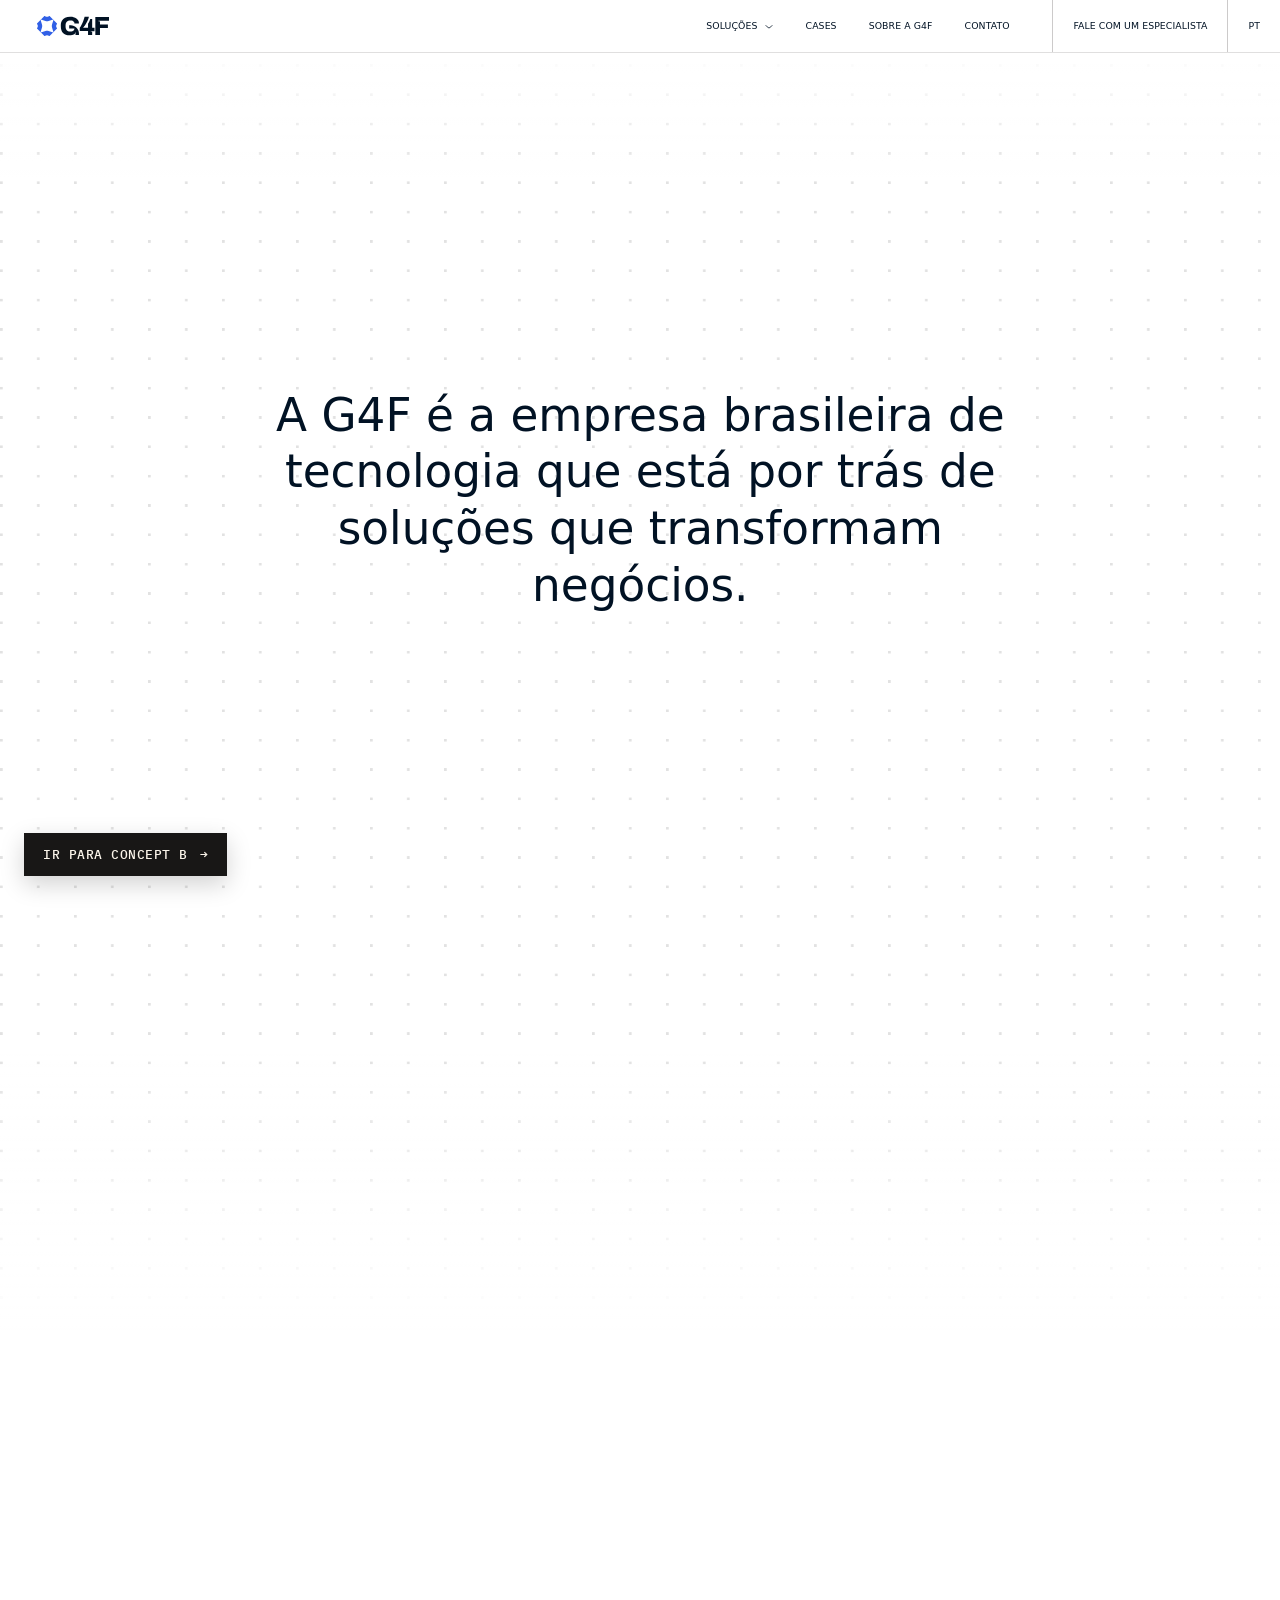
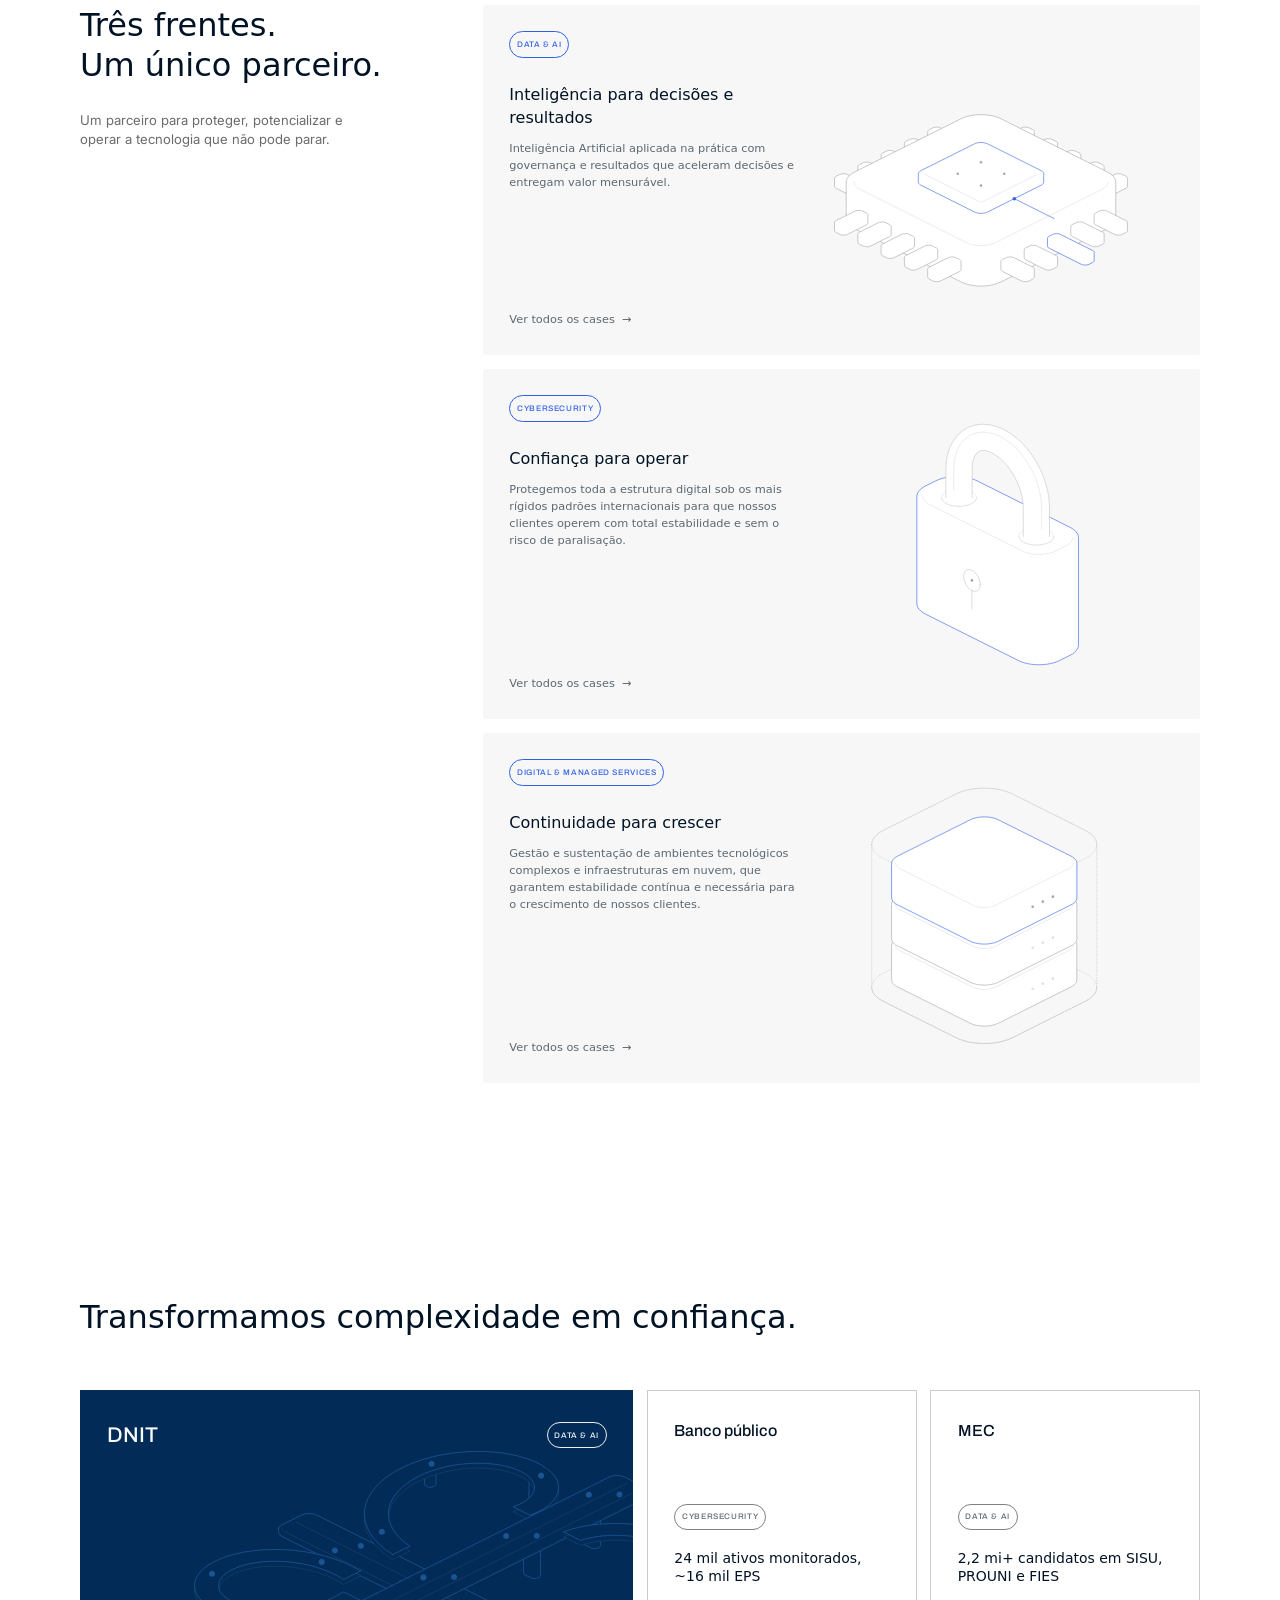
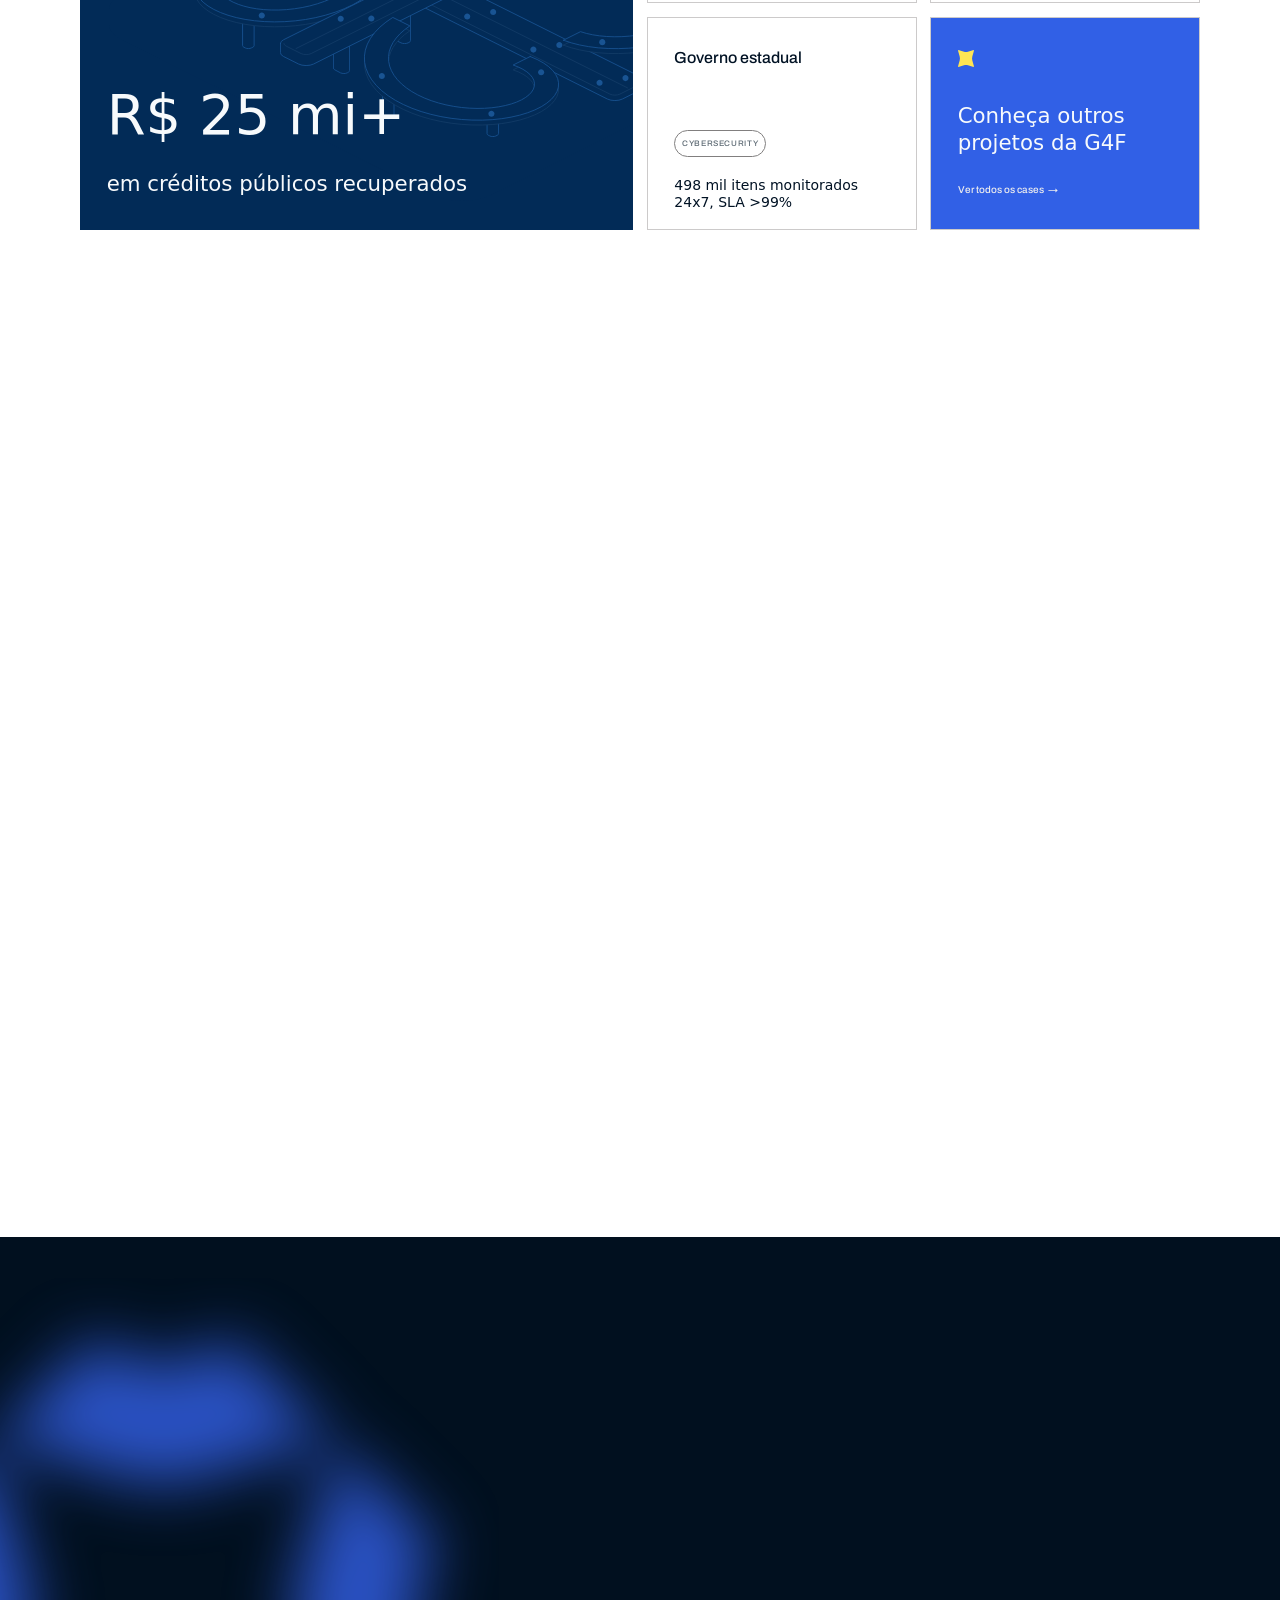
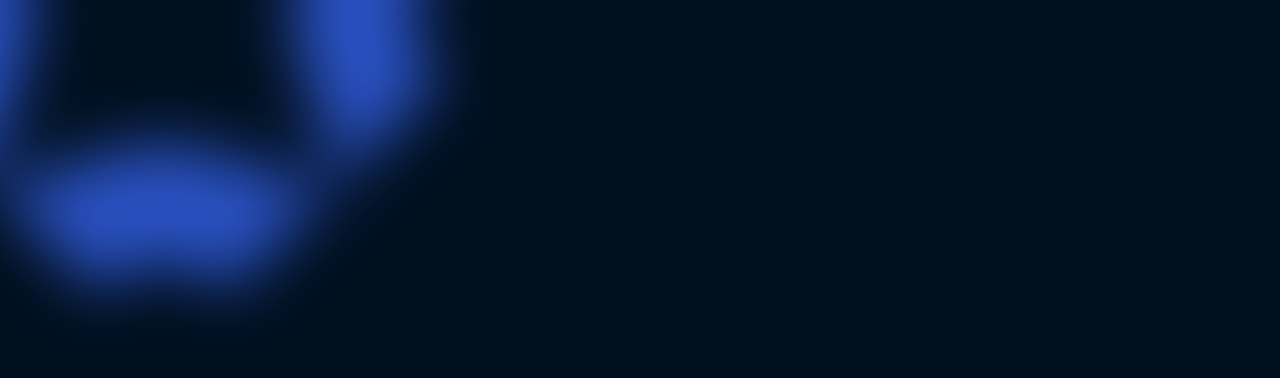
==== concept-a/index.html @ 9dbf1500 "Concept A: retira o botão do hero e centraliza a frase na tela (horizontal e vertical) Co-Authored-B" ====
<!doctype html>
<html lang="pt-BR">
<head>
<meta charset="utf-8">
<meta name="viewport" content="width=device-width, initial-scale=1">
<meta name="robots" content="noindex, nofollow">
<title>G4F — Concept A</title>
<link rel="preconnect" href="https://api.fontshare.com">
<link rel="stylesheet" href="https://api.fontshare.com/v2/css?f[]=general-sans@400,500&display=swap">
<link rel="preconnect" href="https://fonts.googleapis.com">
<link rel="preconnect" href="https://fonts.gstatic.com" crossorigin>
<link rel="stylesheet" href="https://fonts.googleapis.com/css2?family=Archivo:wght@400;500&family=Inter:wght@400&display=swap">
<link rel="stylesheet" href="style.css">
<script>
  /* Antes da primeira pintura: esconde título e cards (evita que pisquem). */
  (function () {
    var r = document.documentElement;
    r.classList.add('type-pending');
    if (!window.matchMedia('(prefers-reduced-motion: reduce)').matches) { r.classList.add('cards-pending'); r.classList.add('pins-pending'); r.classList.add('footer-pending'); }
  })();
</script>
<script>
  /* No refresh a página sempre abre do começo (o navegador não restaura a rolagem nem pula para âncoras). */
  if ('scrollRestoration' in history) history.scrollRestoration = 'manual';
  if (location.hash) history.replaceState(null, '', location.pathname + location.search);
  window.scrollTo(0, 0);
  window.addEventListener('load', function () { window.scrollTo(0, 0); });
</script>
</head>
<body>
<div class="page" id="page">

  <!-- Navbar · 4521:184604 -->
  <header class="nav">
    <a class="nav__logo nav__swap" href="#" aria-label="G4F"><img src="assets/logo.svg" width="108" height="30" alt="G4F"><img class="nav__dark" src="assets/logo-inverse.svg" width="108" height="30" alt=""></a>
    <div class="nav__right">
      <nav class="nav__menu">
        <a class="nav__item" href="#solucoes">Soluções <span class="nav__swap"><img src="assets/arrow-down.svg" width="14" height="14" alt=""><img class="nav__dark" src="assets/arrow-down-inverse.svg" width="14" height="14" alt=""></span></a>
        <a class="nav__item" href="#cases">Cases</a>
        <a class="nav__item" href="#sobre">Sobre a G4F</a>
        <a class="nav__item" href="#contato">Contato</a>
      </nav>
      <div class="nav__actions">
        <a class="nav__action nav__action--cta" href="#contato"><span class="nav__label">Fale com um especialista</span></a>
        <button class="nav__action nav__action--lang" type="button"><span class="nav__label">PT</span></button>
      </div>
    </div>
  </header>

  <!-- Hero + stats -->
  <section class="hero">
    <!-- Palco fixo: malha + frase ficam paradas enquanto os cards sobem por cima (scroll.js) -->
    <div class="hero__stage">
      <div class="dots" aria-hidden="true">
        <div class="dots__fade dots__fade--top"></div>
      </div>

      <div class="hero__content">
        <h1 class="hero__title t">A G4F é a empresa brasileira de tecnologia que está por trás de soluções que transformam negócios.</h1>
      </div>
    </div>

    <div class="stat stat--brand" style="left:120px; top:1000px">
      <img class="stat__spark" src="assets/spark.svg" width="25" height="26" alt="">
      <div class="stat__text"><p class="stat__num t">10 mil</p><p class="stat__label t">especialistas</p></div>
    </div>
    <div class="stat stat--inverse" style="left:512px; top:1336px">
      <img class="stat__spark" src="assets/spark.svg" width="25" height="26" alt="">
      <div class="stat__text"><p class="stat__num t">82,6</p><p class="stat__label t">de NPS, zona de excelência</p></div>
    </div>
    <div class="stat stat--inverse" style="left:1408px; top:1111px">
      <img class="stat__spark" src="assets/spark.svg" width="25" height="26" alt="">
      <div class="stat__text"><p class="stat__num t">+98%</p><p class="stat__label t">de renovação contratual</p></div>
    </div>
    <div class="stat stat--brand" style="left:1072px; top:1671px">
      <img class="stat__spark" src="assets/spark.svg" width="25" height="26" alt="">
      <div class="stat__text stat__text--alt"><p class="stat__num t">174</p><p class="stat__label t">certificações em cibersegurança</p></div>
    </div>
  </section>

  <!-- Três frentes · 4525:184727 -->
  <section class="fronts" id="solucoes">
    <div class="fronts__intro">
      <h2 class="h2 t">Três frentes.<br>Um único parceiro.</h2>
      <p class="fronts__lead">Um parceiro para proteger, potencializar e operar a tecnologia que não pode parar.</p>
    </div>
    <div class="fronts__list">
      <article class="front">
        <div class="front__content">
          <span class="pill pill--brand"><span class="t">DATA &amp; AI</span></span>
          <div class="front__copy">
            <h3 class="front__title">Inteligência para decisões e resultados</h3>
            <p class="front__desc">Inteligência Artificial aplicada na prática com governança e resultados que aceleram decisões e entregam valor mensurável.</p>
          </div>
        </div>
        <div class="front__ill front__ill--1"><div class="front__fig" data-fig="chip" role="img" aria-label="Chip: o sinal corre até o núcleo e a inferência acende"></div></div>
        <a class="front__link" href="#cases">Ver todos os cases &nbsp;→</a>
      </article>
      <article class="front">
        <div class="front__content">
          <span class="pill pill--brand"><span class="t">CYBERSECURITY</span></span>
          <div class="front__copy">
            <h3 class="front__title">Confiança para operar</h3>
            <p class="front__desc">Protegemos toda a estrutura digital sob os mais rígidos padrões internacionais para que nossos clientes operem com total estabilidade e sem o risco de paralisação.</p>
          </div>
        </div>
        <div class="front__ill front__ill--2"><div class="front__fig" data-fig="cadeado" role="img" aria-label="Cadeado que abre e fecha"></div></div>
        <a class="front__link" href="#cases">Ver todos os cases &nbsp;→</a>
      </article>
      <article class="front">
        <div class="front__content">
          <span class="pill pill--brand"><span class="t">DIGITAL &amp; MANAGED SERVICES</span></span>
          <div class="front__copy">
            <h3 class="front__title">Continuidade para crescer</h3>
            <p class="front__desc">Gestão e sustentação de ambientes tecnológicos complexos e infraestruturas em nuvem, que garantem estabilidade contínua e necessária para o crescimento de nossos clientes.</p>
          </div>
        </div>
        <div class="front__ill front__ill--3"><div class="front__fig" data-fig="torre" role="img" aria-label="Módulos de nuvem empilhados dentro do ambiente gerenciado"></div></div>
        <a class="front__link" href="#cases">Ver todos os cases &nbsp;→</a>
      </article>
    </div>
  </section>

  <!-- Cases · 4521:156449 -->
  <section class="cases" id="cases">
    <h2 class="h2 t">Transformamos complexidade em confiança.</h2>
    <div class="cases__grid">
      <article class="case-hero">
        <div class="case-hero__art" aria-hidden="true">
          <div style="inset:9.7% -32.81% 6.56% 5.18%"><img src="assets/dnit-0.svg" alt=""></div>
          <div style="inset:28.14% -2.15% 29.33% 35.84%"><span style="inset:-0.23% -0.12%"><img src="assets/dnit-1.svg" alt=""></span></div>
          <div style="inset:13.99% 13.47% 61.45% 51.47%"><span style="inset:-0.39% -0.22%"><img src="assets/dnit-2.svg" alt=""></span></div>
          <div style="inset:36.31% 49.38% 41.21% 20.67%"><span style="inset:-0.43% -0.26%"><img src="assets/dnit-3.svg" alt=""></span></div>
          <div style="inset:26.39% 5.93% 64.01% 91.01%"><span style="inset:-1.01% -2.52%"><img src="assets/dnit-4.svg" alt=""></span></div>
          <div style="inset:33.22% 16.79% 57.18% 80.14%"><span style="inset:-1.01% -2.52%"><img src="assets/dnit-5.svg" alt=""></span></div>
          <div style="inset:48.02% 40.34% 42.38% 56.6%"><span style="inset:-1.01% -2.52%"><img src="assets/dnit-6.svg" alt=""></span></div>
          <div style="inset:54.86% 51.2% 35.55% 45.74%"><span style="inset:-1.01% -2.52%"><img src="assets/dnit-7.svg" alt=""></span></div>
          <div style="inset:19.5% -1.7% 37.28% 36.29%"><span style="inset:-0.22% -0.12%"><img src="assets/dnit-8.svg" alt=""></span></div>
          <div style="inset:30.36% -17.33% 40.19% 87.38%"><span style="inset:-0.33% -0.26%"><img src="assets/dnit-9.svg" alt=""></span></div>
          <div style="inset:51.62% 13.47% 21.18% 51.47%"><span style="inset:-0.36% -0.22%"><img src="assets/dnit-10.svg" alt=""></span></div>
        </div>
        <div class="case-hero__head">
          <p class="case-hero__name t">DNIT</p>
          <span class="pill pill--light"><span class="t">DATA &amp; AI</span></span>
        </div>
        <div class="case-hero__foot">
          <p class="case-hero__num t">R$ 25 mi+</p>
          <p class="case-hero__label t">em créditos públicos recuperados</p>
        </div>
      </article>

      <div class="cases__side">
        <article class="case">
          <div class="case__head"><p class="case__name t">Banco público</p></div>
          <div class="case__body">
            <span class="pill pill--muted"><span class="t">CYBERSECURITY</span></span>
            <p class="case__text t">24 mil ativos monitorados, ~16 mil EPS</p>
          </div>
        </article>
        <article class="case">
          <div class="case__head"><p class="case__name t">MEC</p></div>
          <div class="case__body">
            <span class="pill pill--muted"><span class="t">DATA &amp; AI</span></span>
            <p class="case__text t">2,2 mi+ candidatos em SISU, PROUNI e FIES</p>
          </div>
        </article>
        <article class="case">
          <div class="case__head"><p class="case__name t">Governo estadual</p></div>
          <div class="case__body">
            <span class="pill pill--muted"><span class="t">CYBERSECURITY</span></span>
            <p class="case__text t">498 mil itens monitorados 24x7, SLA &gt;99%</p>
          </div>
        </article>
        <a class="case case--brand" href="#cases">
          <img src="assets/spark-cases.svg" width="25" height="26" alt="">
          <div class="case--brand__copy">
            <p class="case--brand__title t">Conheça outros projetos da G4F</p>
            <p class="case--brand__link">Ver todos os cases &nbsp;→</p>
          </div>
        </a>
      </div>
    </div>
  </section>

  <!-- Mapa · 4525:188855 -->
  <!-- Revelação: o mapa fica fixo na tela, por baixo, enquanto a seção de cases sobe e o revela (map-reveal.js) -->
  <div class="map-reveal">
  <section class="map" id="sobre">
    <div class="map__frame">
    <img class="map__globe" src="assets/globe-dots.svg" width="1737.56" height="1909.53" alt="">
    <img class="map__brasil" src="assets/globe-brasil.svg" width="738.063" height="730.497" alt="">
    <div class="map__grad map__grad--1"></div>
    <div class="map__grad map__grad--2"></div>



    <!-- Pins: aparecem em sequência (Brasília primeiro) quando o Brasil entra na tela; no hover ficam amarelos e mostram a cidade (pins.js) -->
    <div class="map__spot" data-order="0">
      <span class="map__pin" style="left:950px; top:850.4px" tabindex="0" aria-label="Brasília · matriz"><img src="assets/pin-1.svg" alt=""><img class="map__pin-hover" src="assets/pin-0.svg" alt=""></span>
      <span class="map__label" style="left:829.6px; top:803.4px"><span class="t">Brasília · matriz</span></span>
    </div>
    <div class="map__spot" data-order="3">
      <span class="map__pin" style="left:1023.6px; top:692px" tabindex="0" aria-label="Fortaleza"><img src="assets/pin-1.svg" alt=""><img class="map__pin-hover" src="assets/pin-0.svg" alt=""></span>
      <span class="map__label" style="left:894.2px; top:661.4px"><span class="t">Fortaleza</span></span>
    </div>
    <div class="map__spot" data-order="6">
      <span class="map__pin" style="left:1111.2px; top:752.2px" tabindex="0" aria-label="Recife"><img src="assets/pin-1.svg" alt=""><img class="map__pin-hover" src="assets/pin-0.svg" alt=""></span>
      <span class="map__label" style="left:1155.8px; top:716.13px"><span class="t">Recife</span></span>
    </div>
    <div class="map__spot" data-order="5">
      <span class="map__pin" style="left:1062px; top:1014.8px" tabindex="0" aria-label="Rio de Janeiro"><img src="assets/pin-1.svg" alt=""><img class="map__pin-hover" src="assets/pin-0.svg" alt=""></span>
      <span class="map__label" style="left:1128.4px; top:1029px"><span class="t">Rio de Janeiro</span></span>
    </div>
    <div class="map__spot" data-order="4">
      <span class="map__pin" style="left:995.6px; top:1041.8px" tabindex="0" aria-label="São Paulo"><img src="assets/pin-1.svg" alt=""><img class="map__pin-hover" src="assets/pin-0.svg" alt=""></span>
      <span class="map__label" style="left:866.8px; top:1021px"><span class="t">São Paulo</span></span>
    </div>
    <div class="map__spot" data-order="1">
      <span class="map__pin" style="left:895.4px; top:909px" tabindex="0" aria-label="Goiânia"><img src="assets/pin-1.svg" alt=""><img class="map__pin-hover" src="assets/pin-0.svg" alt=""></span>
      <span class="map__label" style="left:786.6px; top:887.4px"><span class="t">Goiânia</span></span>
    </div>
    <div class="map__spot" data-order="2">
      <span class="map__pin" style="left:1013.8px; top:925.2px" tabindex="0" aria-label="Belo Horizonte"><img src="assets/pin-1.svg" alt=""><img class="map__pin-hover" src="assets/pin-0.svg" alt=""></span>
      <span class="map__label" style="left:1072px; top:917.4px"><span class="t">Belo Horizonte</span></span>
    </div>

    </div>

    <div class="map__grain"></div>

    <div class="map__frame map__frame--top">
    <div class="map__content">
      <div class="map__copy">
        <h2 class="h2 t">Uma jornada de disciplina<br>e expansão constante.</h2>
        <p class="map__lead t">17 anos de atuação. Matriz em Brasília e escritórios em seis capitais. Atuação em 22 estados.</p>
      </div>
      <div class="map__ctas">
        <a class="btn btn--accent" href="#sobre"><span class="t">Sobre a G4F</span><span class="btn__arrow"><img src="assets/arrow-right.svg" width="16" height="16" alt=""><img class="btn__arrow-inv" src="assets/arrow-right-map-1.svg" width="16" height="16" alt=""></span></a>
        <a class="btn btn--ghost" href="#sobre"><span class="t">Governança e integridade</span><img src="assets/arrow-right-map-1.svg" width="16" height="16" alt=""></a>
      </div>
    </div>
    </div>
  </section>
  </div>

  <!-- Footer · 4532:211329 -->
  <footer class="footer" id="contato">
    <img class="footer__blob" src="assets/footer-blob.svg" width="1008" height="1008" alt="">
    <div class="footer__grain"></div>
    <div class="footer__content">
      <div class="footer__cols">
        <div class="footer__col">
          <p class="footer__title t">Soluções</p>
          <ul>
            <li><a href="#solucoes"><span class="t">Data &amp; AI</span></a></li>
            <li><a href="#solucoes"><span class="t">Cybersecurity</span></a></li>
            <li><a href="#solucoes"><span class="t">Digital &amp; Managed Services</span></a></li>
          </ul>
        </div>
        <div class="footer__col">
          <p class="footer__title t">g4f</p>
          <ul>
            <li><a href="#cases"><span class="t">Cases</span></a></li>
            <li><a href="#sobre"><span class="t">Sobre a G4F</span></a></li>
            <li><a href="#sobre"><span class="t">Governança e integridade</span></a></li>
            <li><a href="#contato"><span class="t">Contato</span></a></li>
          </ul>
        </div>
        <div class="footer__col">
          <p class="footer__title t">Mais</p>
          <ul>
            <li><a href="#"><span class="t">G4F na mídia</span></a></li>
            <li><a href="#"><span class="t">Carreiras</span></a></li>
            <li><a href="#"><span class="t">Aviso de Privacidade</span></a></li>
            <li><a href="#"><span class="t">LGPD</span></a></li>
            <li><a href="#"><span class="t">Canal de denúncias</span></a></li>
          </ul>
        </div>
        <div class="footer__social">
          <a href="#" aria-label="LinkedIn"><img src="assets/social-0.svg" width="16" height="16" alt=""></a>
          <a href="#" aria-label="Instagram"><img src="assets/social-1.svg" width="16" height="16" alt=""></a>
        </div>
      </div>
      <div class="footer__bottom">
        <img class="footer__line" src="assets/footer-line.svg" width="866" height="0.75" alt="">
        <div class="footer__legal">
          <p class="t">G4F SOLUÇÕES CORPORATIVAS LTDA - CNPJ: 07.094.346/0001-45</p>
          <p class="t footer__credit">DESIGN BY LYSCH</p>
        </div>
      </div>
    </div>
  </footer>
</div>

<script>
  // O layout é desenhado em 1920px (artboard do Figma); abaixo disso a página escala proporcionalmente.
  (function () {
    var page = document.getElementById('page');
    function fit() { page.style.zoom = Math.min(1, window.innerWidth / 1920); }
    fit(); window.addEventListener('resize', fit);
  })();
</script>
<script src="dots.js"></script>
<script src="hero-reveal.js"></script>
<script src="scroll.js"></script>
<script src="fronts.js"></script>
<script src="hairline.js"></script>
<script src="fronts-anim.js"></script>
<script src="map-reveal.js"></script>
<script src="nav.js"></script>
<script src="globe.js"></script>
<script src="pins.js"></script>
<script src="footer.js"></script>
<script src="/switch.js"></script>
<script src="https://lysch-feedback.vercel.app/loader.js" data-studio="lysch" defer></script>
</body>
</html>
---- concept-a/style.css ----
/* G4F — Concept A · tokens do Figma (G4F - Design (INT)) */
:root {
  --text-primary: #011224;
  --text-secondary: #5b6872;
  --text-inverse: #f7fafc;
  --text-brand: #3160e6;
  --text-accent: #ffe554;
  --bg-brand: #3160e6;
  --bg-inverse: #011224;
  --accent-300: #ffe554;
  --brand-600: #3160e6;
  --brand-950: #022b57;
  --tone-800: #022b57;
  --tone-900: #021f3d;
  --neutral-050: #f7f7f7;
  --neutral-100: #efeeee;
  --neutral-200: #e0dfdf;
  --neutral-300: #cccaca;
  --neutral-600: #817f7f;
  --font-title: 'General Sans', system-ui, sans-serif;
  --font-body: 'General Sans', system-ui, sans-serif;
  --font-label: 'Archivo', system-ui, sans-serif;
}

* { box-sizing: border-box; margin: 0; padding: 0; }
html { background: var(--bg-inverse); }
body { background: #fff; color: var(--text-primary); font-family: var(--font-body); -webkit-font-smoothing: antialiased; }
a { color: inherit; text-decoration: none; }
ul { list-style: none; }
button { font: inherit; color: inherit; background: none; border: 0; cursor: pointer; }
img { display: block; }

/* Acima de 1920px a página ocupa a tela toda: navbar, hero, mapa e rodapé vão de ponta a ponta,
   e o conteúdo continua no artboard de 1920px, centralizado (--frame = onde começa o artboard).
   Abaixo de 1920px --frame é 0 e nada muda: a página segue escalando pelo zoom. */
:root { --frame: calc(50% - 960px); }

/* Corte de caixa de texto igual ao Figma (cap → baseline) */
.t { text-box: trim-both cap alphabetic; }

.page { width: max(1920px, 100%); margin: 0 auto; background: #fff; position: relative; overflow: clip; }

/* ---------- Navbar ---------- */
.nav {
  position: sticky; top: 0; z-index: 50;
  height: 80px; display: flex; align-items: center; justify-content: space-between;
  padding-left: 56px; background: #fff; border-bottom: 1px solid var(--neutral-200);
}
.nav__right { display: flex; align-items: center; gap: 40px; height: 100%; }
.nav__menu { display: flex; align-items: center; height: 100%; }
.nav__item, .nav__action {
  display: flex; align-items: center; gap: 10px; height: 100%;
  padding: 0 24px; font-size: 14px; line-height: 24px; letter-spacing: 0.14px; text-transform: uppercase;
}
.nav__actions { display: flex; height: 100%; }
.nav__action { padding: 0 30px; border-left: 1px solid var(--neutral-300); }
/* hover do menu: mesma cor, 50% de opacidade (igual ao rodapé) */
/* nos botões da direita só o texto apaga, para a linha divisória continuar inteira */
.nav__label { transition: opacity .25s ease; }
.nav__item:hover, .nav__item:focus-visible, .nav__action:hover .nav__label, .nav__action:focus-visible .nav__label { opacity: .5; }
/* Navbar no modo escuro (Figma 4521:142252): ligado pelo nav.js quando o topo do mapa encosta no menu.
   Fundo no mesmo azul-escuro do mapa (no Figma é transparente sobre ele; assim não some sobre o branco na troca), texto inverso, bordas brancas a 30% e logo/seta claros. */
.nav { transition: background-color .35s ease, border-color .35s ease, color .35s ease; }
.nav__item, .nav__action { transition: color .35s ease, border-color .35s ease, opacity .25s ease; }
.nav__swap { position: relative; display: inline-flex; }
.nav__swap img { transition: opacity .35s ease; }
.nav__swap .nav__dark { position: absolute; inset: 0; opacity: 0; }
.nav--dark { background-color: var(--bg-inverse); border-bottom-color: rgba(224,223,223,.3); color: var(--text-inverse); }
.nav--dark .nav__action { border-left-color: rgba(204,202,202,.3); }
.nav--dark .nav__swap img { opacity: 0; }
.nav--dark .nav__swap .nav__dark { opacity: 1; }

/* ---------- Botões ---------- */
.btn {
  display: inline-flex; align-items: center; gap: 16px;
  padding: 20px 18px 20px 24px;
  font-size: 14px; line-height: 24px; letter-spacing: 0.14px; text-transform: uppercase; white-space: nowrap;
  transition: transform .2s ease;
}
.btn > img { transition: transform .2s ease; }
.btn:hover > img { transform: translateX(3px); }
.btn--accent { background: var(--accent-300); color: var(--text-primary); }
.btn--ghost { border: 1px solid var(--neutral-200); color: var(--text-inverse); }
/* hover dos CTAs: amarelo → azul brand com texto e seta inverse; outline → fundo brand/950, mantendo a linha branca */
.btn--accent, .btn--ghost { transition: background-color .25s ease, border-color .25s ease, color .25s ease; }
.btn--accent:hover, .btn--accent:focus-visible { background: var(--bg-brand); color: var(--text-inverse); }
.btn--ghost:hover, .btn--ghost:focus-visible { background: var(--brand-950); color: var(--text-inverse); } /* a linha branca continua */
.btn__arrow { position: relative; display: inline-flex; transition: transform .2s ease; }
.btn__arrow img { transition: opacity .25s ease; }
.btn__arrow .btn__arrow-inv { position: absolute; inset: 0; opacity: 0; }
.btn:hover .btn__arrow { transform: translateX(3px); }
.btn:hover .btn__arrow img:first-child, .btn:focus-visible .btn__arrow img:first-child { opacity: 0; }
.btn:hover .btn__arrow .btn__arrow-inv, .btn:focus-visible .btn__arrow .btn__arrow-inv { opacity: 1; }

.pill {
  display: inline-flex; align-items: center; justify-content: center; padding: 10px; border-radius: 200px; border: 1px solid;
  font-family: var(--font-label); font-weight: 500; font-size: 12px; line-height: 1.4; letter-spacing: 0.96px; white-space: nowrap;
}
.pill--brand { border-color: var(--brand-600); color: var(--text-brand); }
.pill--light { border-color: var(--neutral-100); color: var(--text-inverse); }
.pill--muted { border-color: var(--neutral-600); color: var(--text-secondary); }

.h2 { font-family: var(--font-title); font-weight: 400; font-size: 48px; line-height: 1.25; }

/* ---------- Hero ---------- */
.hero { position: relative; height: 2167px; }
/* palco fixo do hero: fica preso sob a navbar enquanto os cards passam por cima */
/* altura = tela menos a navbar (--reveal-h é a altura da janela em px do artboard, map-reveal.js), para a frase ficar no meio do que se vê */
.hero__stage { position: sticky; top: 80px; height: calc(var(--reveal-h, 1080px) - 80px); z-index: 0; }
.hero__content { will-change: opacity, filter; }
/* grade de pontos: 35 colunas (passo 55,5px) × 50 linhas (passo 44px), quadrado 4px a 8px do topo da linha */
.dots { position: absolute; left: 0; top: -80px; width: 100%; height: 2176px; z-index: 0; background: url("data:image/svg+xml,%3Csvg xmlns='http://www.w3.org/2000/svg' width='55.5' height='44'%3E%3Crect y='8' width='4' height='4' fill='%23e2e2e2'/%3E%3C/svg%3E") 0 0 / 55.5px 44px repeat; }
.dots--live { background: none; }
.dots__canvas { position: absolute; left: 0; top: 0; width: 100%; height: 2176px; }
.dots__fade { position: absolute; left: 0; width: 100%; pointer-events: none; }
.dots__fade--top { top: 0; height: 316px; background: linear-gradient(to bottom, #fff 21.677%, rgba(255,255,255,0) 83.861%); }

.hero__content {
  position: absolute; left: 367px; top: 50%; transform: translateY(-50%); width: 1187px; z-index: 1; margin-left: var(--frame);
  display: flex; flex-direction: column; align-items: center;
}
.hero__title { font-family: var(--font-title); font-weight: 400; font-size: 68px; line-height: 1.25; text-align: center; height: 267px; }

/* Hero: palavras com fade subindo (hero-reveal.js) */
.type-pending .hero__title { visibility: hidden; }
.hero__title .w { display: inline-block; }
.reveal .hero__title .w { animation: word-in .55s cubic-bezier(.2,.8,.2,1) both; animation-delay: var(--d, 0ms); }
@keyframes word-in { from { opacity: 0; transform: translateY(18px); filter: blur(4px); } to { opacity: 1; transform: none; filter: none; } }
/* A malha de pontos aparece quando a frase termina de entrar: fade + desfoque saindo */
.type-pending .dots, .typing .dots { opacity: 0; filter: blur(10px); }
.dots { transition: opacity .9s ease, filter .9s ease; }

.stat { position: absolute; margin-left: var(--frame); width: 392px; height: 336px; color: var(--text-inverse); z-index: 2; }
/* cards aparecem ao chegar no meio da tela (scroll.js) */
.cards-pending .hero .stat { opacity: 0; filter: blur(10px); transform: scale(.97);
  transition: opacity .6s ease, filter .6s ease, transform .6s cubic-bezier(.2,.8,.2,1); }
.cards-pending .hero .stat.is-in { opacity: 1; filter: none; transform: none; }
.stat--brand { background: var(--bg-brand); }
.stat--inverse { background: var(--bg-inverse); }
.stat__spark { position: absolute; left: 40px; top: 40px; width: 25px; height: 26px; }
.stat__text { position: absolute; left: 42px; top: 198px; display: flex; flex-direction: column; gap: 24px; font-family: var(--font-title); line-height: 1.05; white-space: nowrap; }
.stat__text--alt { left: 40px; top: 173px; width: 216px; white-space: normal; }
.stat__num { font-size: 84px; }
.stat__label { font-size: 24px; }

/* ---------- Três frentes ---------- */
.fronts { position: relative; z-index: 1; background: #fff; display: flex; gap: 60px; align-items: flex-start; justify-content: center; padding: 160px max(120px, calc(50% - 840px)); }
/* Fim da malha: o degradê branco do Figma (825px, branco até 21%, transparente a partir de 72%,
   mais os 71px entre o fim da grade e a seção). Fica preso ao topo desta seção para subir junto
   com ela; no .hero__stage, que é sticky, ele nunca chegava a aparecer. Os cards (z-index 2) passam por cima. */
.fronts::before { content: ""; position: absolute; left: 0; right: 0; bottom: 100%; height: 896px; pointer-events: none;
  background: linear-gradient(to top, #fff 27.4%, rgba(255,255,255,0) 74.6%); }
.fronts__intro { position: sticky; top: 160px; margin-bottom: 382px; /* sai junto com a pilha */ width: 544px; flex-shrink: 0; display: flex; flex-direction: column; gap: 40px; }
.fronts__lead { font-family: 'Inter', sans-serif; font-size: 20px; line-height: 1.4; color: #6b6b6b; width: 436px; }
.fronts__list { flex: 1 0 0; display: flex; flex-direction: column; gap: 20px; margin-bottom: -160px; }
/* respiro: a pilha completa fica parada por 160px de rolagem antes de sair (o margin negativo devolve o espaço) */
.fronts__list::after { content: ""; height: 140px; flex-shrink: 0; }
.front { position: relative; height: 526px; background: var(--neutral-050); border-radius: 4px; overflow: hidden; }
/* Soluções em pilha (ref. Figma 4525:184930): título e cards ficam presos; cada card para
   um pouco abaixo do anterior e o que fica embaixo escurece (#f7f7f7 → #ededed → #e0e0e0, fronts.js). */
.front { position: sticky; }
/* margens que se anulam no fluxo, mas fazem os três cards se soltarem juntos no fim
   (sem elas o último subiria por cima dos outros e a pilha sumiria antes da hora) */
.front:nth-child(1) { top: 160px; margin-bottom: 206px; }
.front:nth-child(2) { top: 266px; margin-top: -206px; margin-bottom: 100px; }
.front:nth-child(3) { top: 366px; margin-top: -100px; }
.front__content { position: absolute; left: 40px; top: 40px; width: 462px; display: flex; flex-direction: column; align-items: flex-start; gap: 40px; z-index: 1; }
.front__copy { display: flex; flex-direction: column; gap: 16px; }
.front__title { font-family: var(--font-title); font-weight: 400; font-size: 24px; line-height: 1.4; }
.front__desc, .front__link { font-family: var(--font-body); font-weight: 500; font-size: 17px; line-height: 1.5; color: var(--text-secondary); width: 428px; }
.front__link { position: absolute; left: 40px; top: 460px; white-space: pre; z-index: 1; }
/* hover do link dos cards: mesma cor, 50% de opacidade (igual ao menu e ao rodapé) */
.front__link { transition: opacity .25s ease; }
.front__link:hover, .front__link:focus-visible { opacity: .5; }
.front__ill { position: absolute; overflow: hidden; pointer-events: none; }
.front__ill > * { position: absolute; max-width: none; }
.front__ill--1 { bottom: 0.06px; left: calc(50% + 209.68px); transform: translateX(-50%); width: 656.649px; height: 525.937px; }
.front__ill--1 > * { height: 100%; left: -0.01%; top: 9.9%; width: 100.01%; }
.front__ill--2 { right: 0; top: -20px; width: 608.056px; height: 526px; }
.front__ill--2 > * { height: 92.6%; left: -0.01%; top: 0; width: 100.01%; }
.front__ill--3 { right: 0; top: 0; width: 646.838px; height: 526px; }
.front__ill--3 > * { height: 104.28%; left: -2.94%; top: 0; width: 105.87%; }

/* ---------- Cases ---------- */
.cases { display: flex; flex-direction: column; gap: 80px; padding: 160px max(120px, calc(50% - 840px)); }
.cases__grid { display: flex; gap: 20px; }
.case-hero {
  position: relative; width: 830px; height: 660px; flex-shrink: 0; overflow: hidden;
  background: var(--tone-800); color: var(--text-inverse);
  display: flex; flex-direction: column; justify-content: space-between;
}
.case-hero__art { position: absolute; inset: 0; }
.case-hero__art > div { position: absolute; }
.case-hero__art span { position: absolute; display: block; }
.case-hero__art img { width: 100%; height: 100%; max-width: none; }
.case-hero__art > div > img { position: absolute; inset: 0; }
.case-hero__head { position: relative; display: flex; align-items: center; justify-content: space-between; padding: 48px 40px; }
.case-hero__name { font-family: var(--font-label); font-weight: 500; font-size: 32px; line-height: 1.05; }
.case-hero__foot { position: relative; display: flex; flex-direction: column; gap: 40px; padding: 48px 40px; font-family: var(--font-title); }
.case-hero__num { font-size: 84px; line-height: 1.05; }
.case-hero__label { font-size: 32px; line-height: 1.25; width: 568px; }

.cases__side { width: 830px; display: grid; grid-template-columns: 405px 405px; gap: 20px; }
.case {
  height: 320px; background: #fff; border: 1px solid var(--neutral-300);
  display: flex; flex-direction: column; justify-content: space-between;
}
.case__head { padding: 48px 40px; }
.case__name { font-family: var(--font-label); font-weight: 500; font-size: 24px; line-height: 1.05; width: 276px; }
.case__body { display: flex; flex-direction: column; align-items: flex-start; gap: 30px; padding: 48px 40px; }
.case__text { font-family: var(--font-title); font-size: 21px; line-height: 1.25; }
.case--brand { background: var(--bg-brand); padding: 48px 40px; justify-content: space-between; align-items: flex-start; transition: filter .2s; }
.case--brand:hover { filter: brightness(1.08); }
.case--brand__copy { display: flex; flex-direction: column; gap: 40px; width: 100%; }
.case--brand__title { font-family: var(--font-title); font-size: 32px; line-height: 1.25; color: var(--text-inverse); }
.case--brand__link { font-family: var(--font-label); font-weight: 500; font-size: 15px; line-height: 1.4; color: var(--neutral-100); white-space: pre; }

/* ---------- Mapa ---------- */
.map { position: relative; height: 1340px; min-height: var(--reveal-h, 100vh); background: var(--bg-inverse); overflow: hidden; }
/* artboard do mapa: 1920 × 1340px centralizado na seção (globo, Brasil, pins, degradês e texto); fora dele é o mesmo azul de fundo.
   A seção tem no mínimo a altura da tela (--reveal-h, em px do artboard); quando a tela é mais alta, o artboard fica no meio. */
.map__frame { position: absolute; top: 50%; left: var(--frame); width: 1920px; height: 1340px; margin-top: -670px; }
.map__frame--top { pointer-events: none; } /* a camada do texto fica sobre o grão sem bloquear o hover dos pins */
.map__frame--top .map__content { pointer-events: auto; }
.map__globe { position: absolute; left: 152px; top: -43px; width: 1737.56px; height: 1909.53px; }
.map__brasil { position: absolute; left: 522.27px; top: 535.3px; width: 738.063px; height: 730.497px; }
.map__grad { position: absolute; left: 0; width: 1920px; }
.map__grad--1 { top: 0; height: 1340px; background-image: linear-gradient(32.578deg, #011224 23.403%, rgba(1,18,36,0) 31.902%); }
/* degradê do fim do mapa: escurece a parte de baixo (sul do Brasil e borda do globo) até o azul do rodapé.
   No Figma o nó está espelhado (y 1323); renderizado, ele ocupa o fim da seção. Fica abaixo dos pins (eles continuam nítidos). */
.map__grad--2 { top: auto; bottom: 0; height: 1323px; pointer-events: none; background-image: linear-gradient(-1.0608deg, #011224 7.7035%, rgba(1,18,36,0) 29.19%); }
.map__pin { position: absolute; width: 41.04px; height: 41.04px; cursor: pointer; outline: none; }
/* Pins (pins.js): começam a 0% e aparecem em sequência, a partir de Brasília, no azul (#8FB0FF);
   no hover/foco ficam amarelos (#FFE554) e mostram o nome da cidade. */
.map__pin img { position: absolute; inset: 0; width: 100%; height: 100%; transition: opacity .3s ease, transform .3s cubic-bezier(.2,.8,.2,1); }
.map__pin .map__pin-hover { opacity: 0; }
.map__spot:hover .map__pin img, .map__pin:focus-visible img { transform: scale(1.15); }
.map__spot:hover .map__pin-hover, .map__pin:focus-visible .map__pin-hover { opacity: 1; }
.map__label { opacity: 0; filter: blur(4px); pointer-events: none; transition: opacity .3s ease, filter .3s ease; }
.map__spot:hover .map__label, .map__spot:focus-within .map__label { opacity: 1; filter: none; }
.pins-pending .map__pin { opacity: 0; transition: opacity .7s ease; }
.pins-pending .map__pin > img:first-child { transform: scale(.4); transition: opacity .3s ease, transform .7s cubic-bezier(.2,.8,.2,1); }
.pins-pending .map__spot.is-in .map__pin { opacity: 1; }
.pins-pending .map__spot.is-in .map__pin > img:first-child { transform: none; }
.pins-pending .map__spot.is-in:hover .map__pin > img:first-child { transform: scale(1.15); }
.map__label {
  position: absolute; height: 36px; display: flex; align-items: center; justify-content: center; padding: 12px;
  background: var(--tone-900); border: 1.2px solid var(--neutral-100); border-radius: 240px;
  font-family: var(--font-label); font-weight: 500; font-size: 14.4px; line-height: 1.4; letter-spacing: 1.152px; text-transform: uppercase; color: var(--text-inverse); white-space: nowrap;
}
.map__grain { position: absolute; left: 0; top: 0; width: 100%; height: 100%; background: #d9d9d9; mix-blend-mode: multiply; pointer-events: none; }
.map__content { position: absolute; left: 559px; top: 189px; width: 802px; display: flex; flex-direction: column; align-items: center; gap: 80px; }
.map__copy { display: flex; flex-direction: column; align-items: center; gap: 40px; text-align: center; color: var(--text-inverse); }
.map__lead { font-family: var(--font-label); font-size: 17px; line-height: 1.4; width: 398px; }
.map__ctas { display: flex; gap: 16px; }

/* ---------- Footer ---------- */
.footer { position: relative; height: 1112px; background: #011224; overflow: hidden; }
.footer__blob { position: absolute; left: -260px; top: 62px; width: 1008px; height: 1008px; }
.footer__grain { position: absolute; left: 0; top: 0; width: 100%; height: 1146px; background: #d9d9d9; mix-blend-mode: multiply; pointer-events: none; }
.footer__content { position: absolute; left: 899px; margin-left: var(--frame); top: 408px; width: 866px; display: flex; flex-direction: column; gap: 28px; }
.footer__cols { position: relative; display: grid; grid-template-columns: 1fr 1fr; }
.footer__col { display: flex; flex-direction: column; gap: 10px; min-width: 320px; }
.footer__title, .footer__col a { display: flex; align-items: center; height: 40px; padding: 0 24px; font-size: 14px; line-height: 24px; letter-spacing: 0.14px; }
.footer__title { color: var(--text-accent); text-transform: uppercase; }
.footer__col a { color: var(--text-inverse); font-weight: 500; }
/* hover dos links do rodapé: mesma cor, 50% de opacidade */
.footer a { transition: opacity .25s ease; }
.footer a:hover, .footer a:focus-visible { opacity: .5; }
.footer__social { position: absolute; right: 0; top: 0; display: flex; gap: 24px; align-items: center; }
.footer__bottom { position: relative; }
.footer__line { width: 866px; height: 0.75px; }
.footer__legal { display: flex; align-items: center; justify-content: space-between; height: 40px; margin-top: 40px; padding: 0 24px; font-size: 14px; line-height: 24px; letter-spacing: 0.14px; color: var(--text-secondary); }
.footer__credit { width: 171px; padding: 0 24px; font-weight: 500; }

/* Rodapé: itens aparecem com a rolagem (footer.js), subindo com fade; a linha se desenha da esquerda.
   Cada coluna entra um pouco depois da anterior (--d). Rolando para cima, somem de novo. */
.footer-pending .footer__reveal { opacity: 0; transform: translateY(24px); filter: blur(4px);
  transition: opacity .6s ease var(--d, 0ms), transform .6s cubic-bezier(.2,.8,.2,1) var(--d, 0ms), filter .6s ease var(--d, 0ms); }
.footer-pending .footer__reveal.is-in { opacity: 1; transform: none; filter: none; }
.footer-pending .footer__line.footer__reveal { transform: scaleX(0); transform-origin: left center; filter: none;
  transition: opacity .4s ease, transform 1s cubic-bezier(.65,0,.35,1); }
.footer-pending .footer__line.footer__reveal.is-in { transform: none; }

/* Figuras animadas dos cards de soluções (fronts-anim.js + hairline.js, paleta light dos artefatos).
   Ocupam a mesma caixa das ilustrações estáticas e rodam em loop sozinhas. */
.front__fig { --hl-plate:#ffffff; --hl-hi:var(--brand-600); /* linha principal em azul brand (no artefato: #232327) */ --hl-edge:#a4a4ac; --hl-mid:#c3c3c9; --hl-lo:#e0e0e4; --hl-sw:.9; }
.front__fig svg { position: absolute; inset: 0; width: 100%; height: 100%; display: block; overflow: visible; }
.front__fig svg :where(path, polygon, ellipse, line) { fill: var(--hl-plate); stroke: var(--hl-mid); stroke-width: var(--hl-sw); vector-effect: non-scaling-stroke; stroke-linejoin: round; stroke-linecap: round; transition: stroke 260ms cubic-bezier(.5,0,.1,1); }
.front__fig svg :where(.nf) { fill: none; }
.front__fig svg :where(.fo) { stroke: none; }
.front__fig svg :where(.sil) { stroke: var(--hl-edge); }
.front__fig svg :where(.hi) { stroke: var(--hl-hi); }
.front__fig svg :where(.lo) { stroke: var(--hl-lo); }
.front__fig svg :where(.dash) { stroke-dasharray: 1 3; }
.front__fig svg :where(.dot) { stroke: none; fill: var(--hl-hi); transition: fill 260ms cubic-bezier(.5,0,.1,1); }
.front__fig svg :where(.dot.m) { fill: var(--hl-edge); }
.front__fig svg :where(.dot.off) { fill: var(--hl-lo); }

/* Cases → mapa: o mapa fica fixo na tela (sticky) por baixo da seção de cases, que sobe e o revela.
   O invólucro sobe uma altura de tela (--reveal-h, a altura da janela em px do artboard, map-reveal.js)
   para ficar atrás do fim dos cases e ganha a mesma altura no fim, que é o trecho em que o mapa fica parado. */
.cases { position: relative; z-index: 2; background: #fff; }
.map-reveal { position: relative; z-index: 0; /* abaixo de soluções (1) e cases (2): numa tela mais alta que os cases, o mapa não aparece por cima de soluções */ margin-top: calc(-1 * var(--reveal-h, 1080px)); }
.map-reveal::after { content: ""; display: block; height: var(--reveal-h, 1080px); }
.map-reveal > .map { position: sticky; top: 0; }

/* Navbar: no load da página, desce de cima até o lugar (a cópia flutuante do Concept B não entra nisso) */
.nav:not(.nav--float) { animation: nav-in .9s cubic-bezier(.2, .8, .2, 1) .1s both; }
@keyframes nav-in { from { transform: translateY(-100%); opacity: 0; } to { transform: none; opacity: 1; } }
@media (prefers-reduced-motion: reduce) { .nav:not(.nav--float) { animation: none; } }
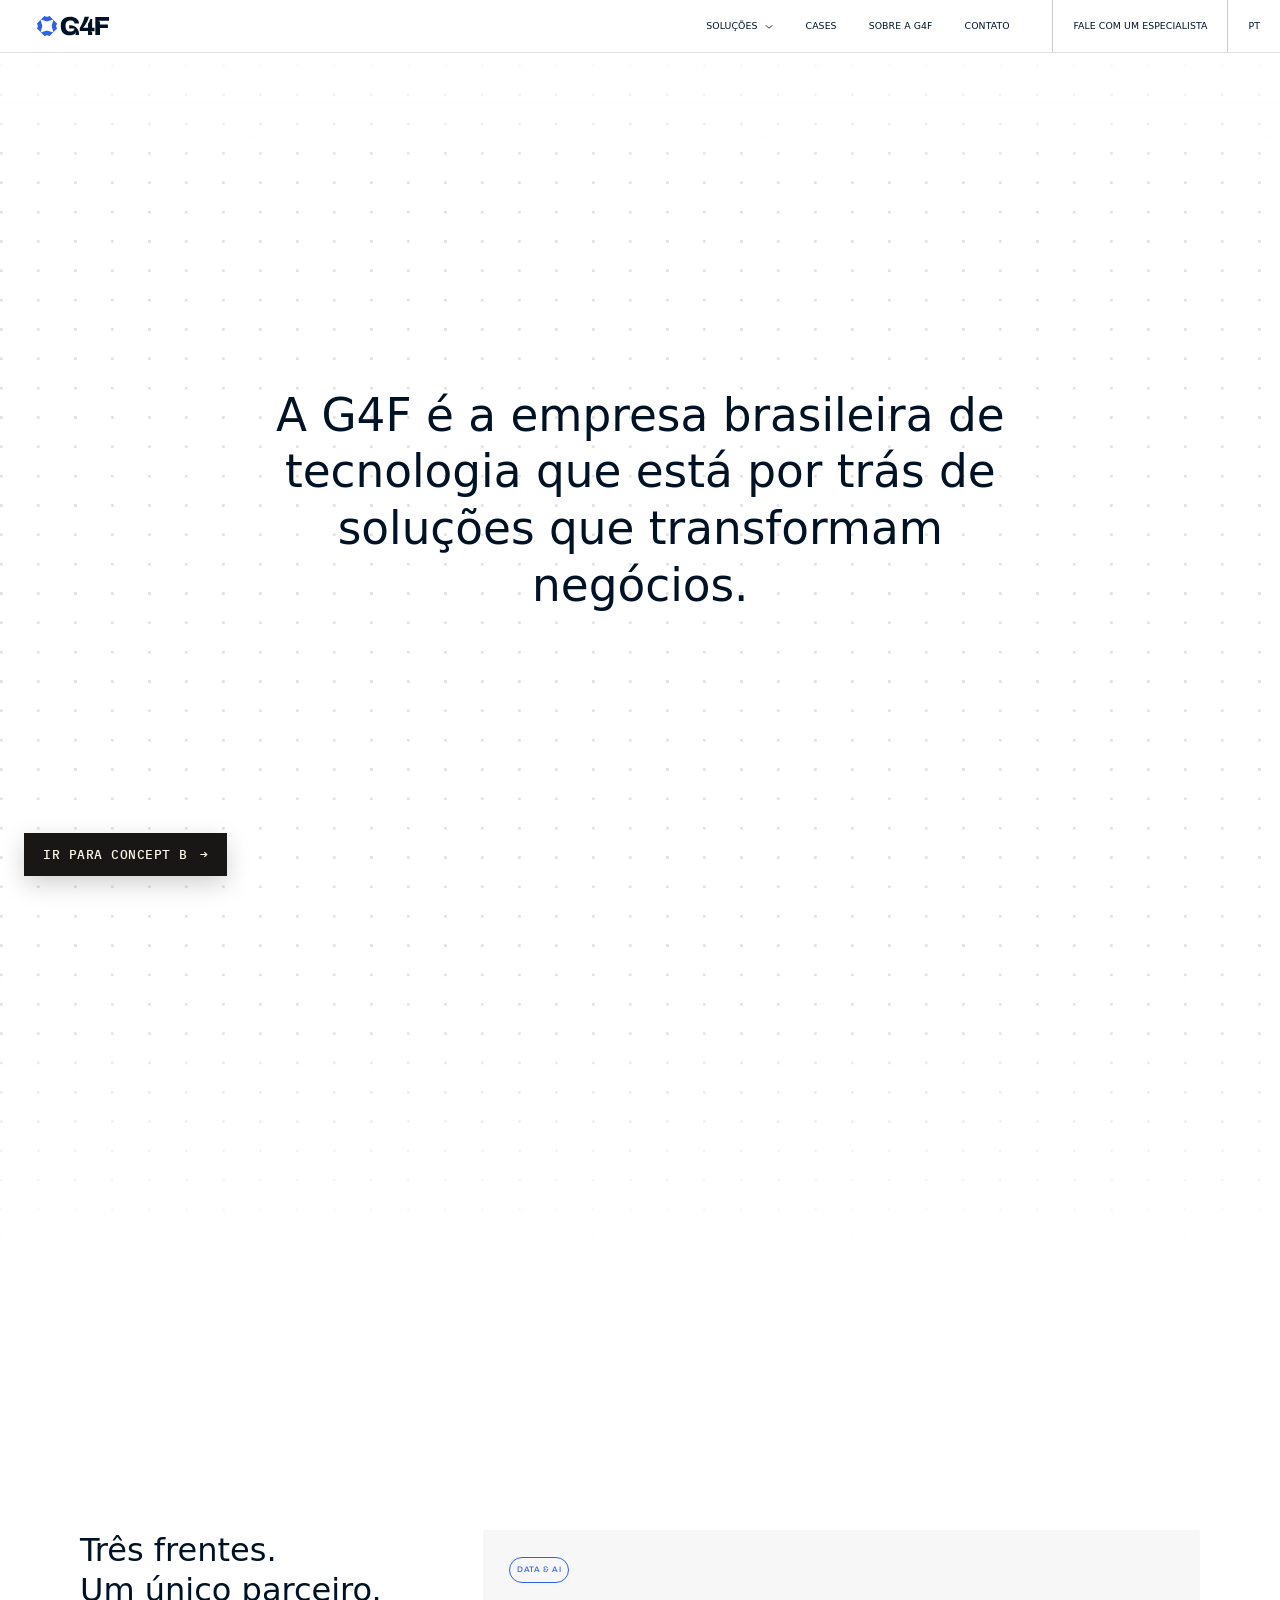
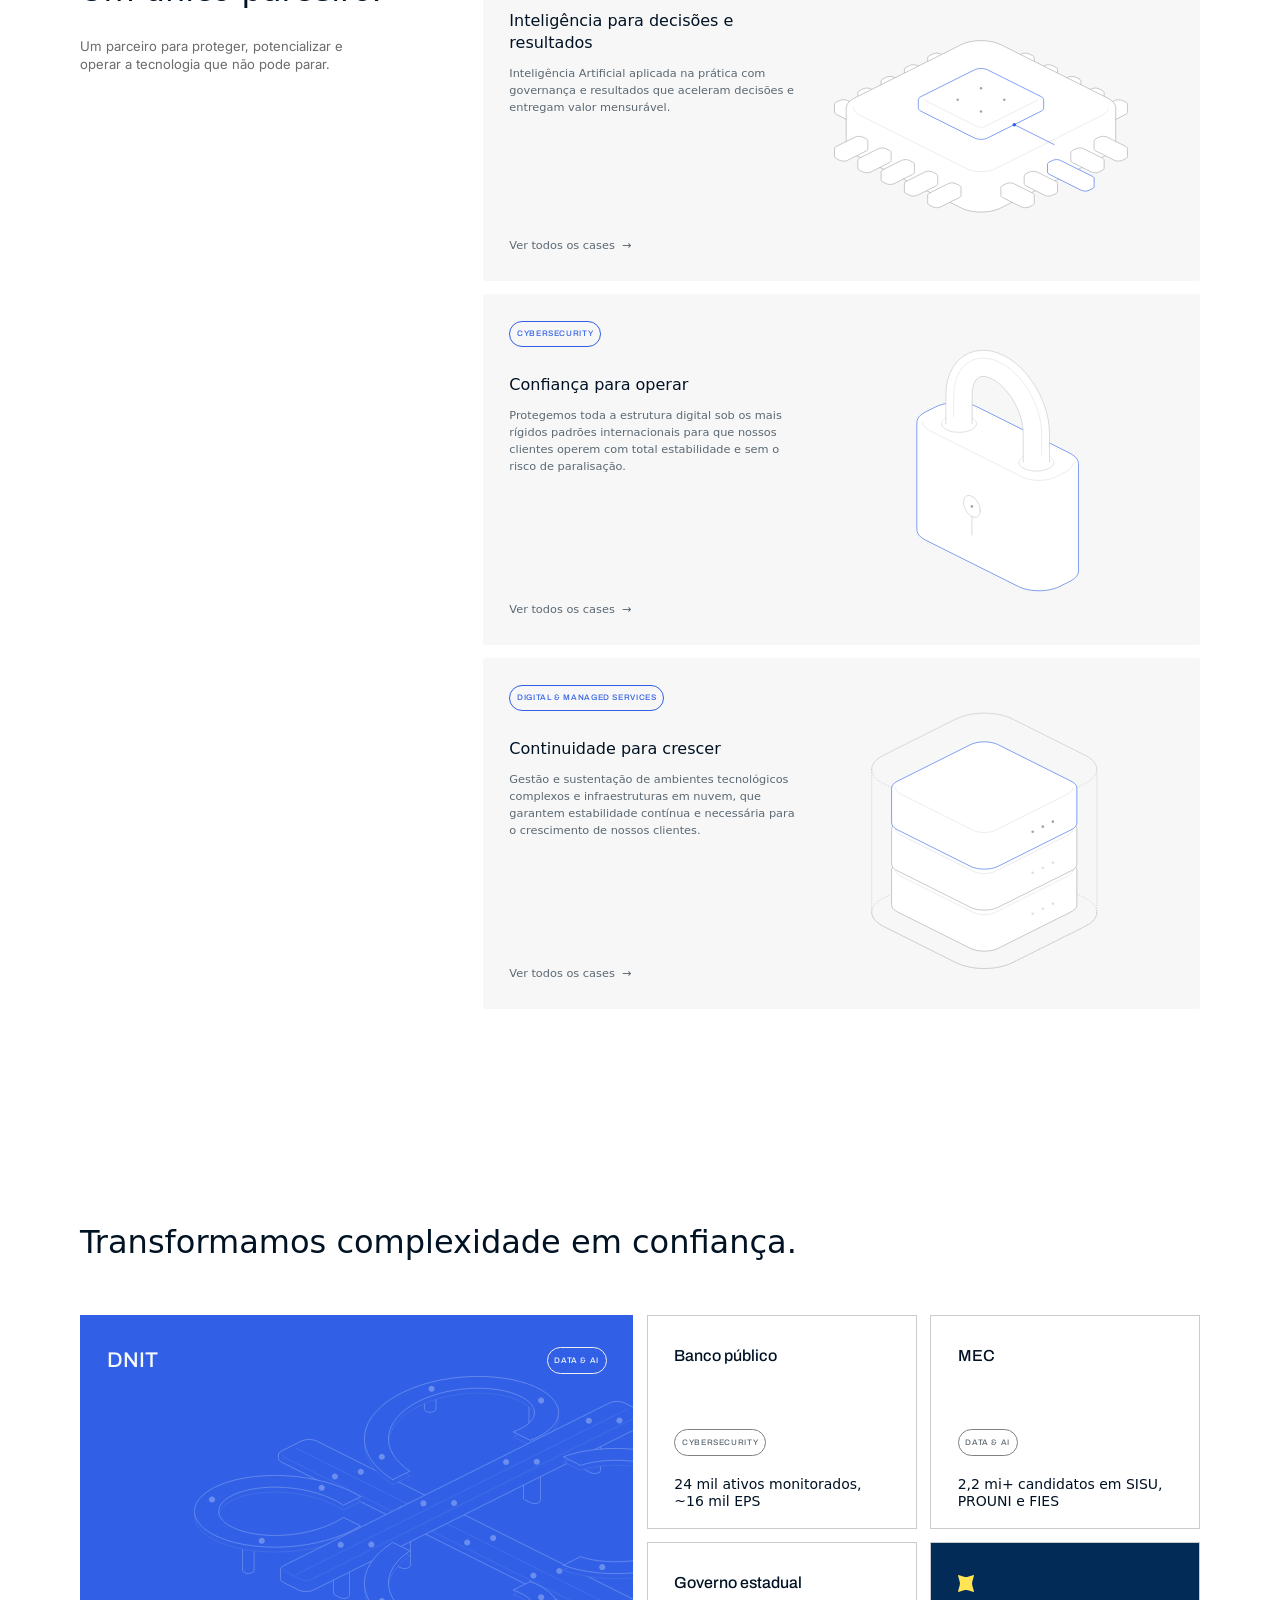
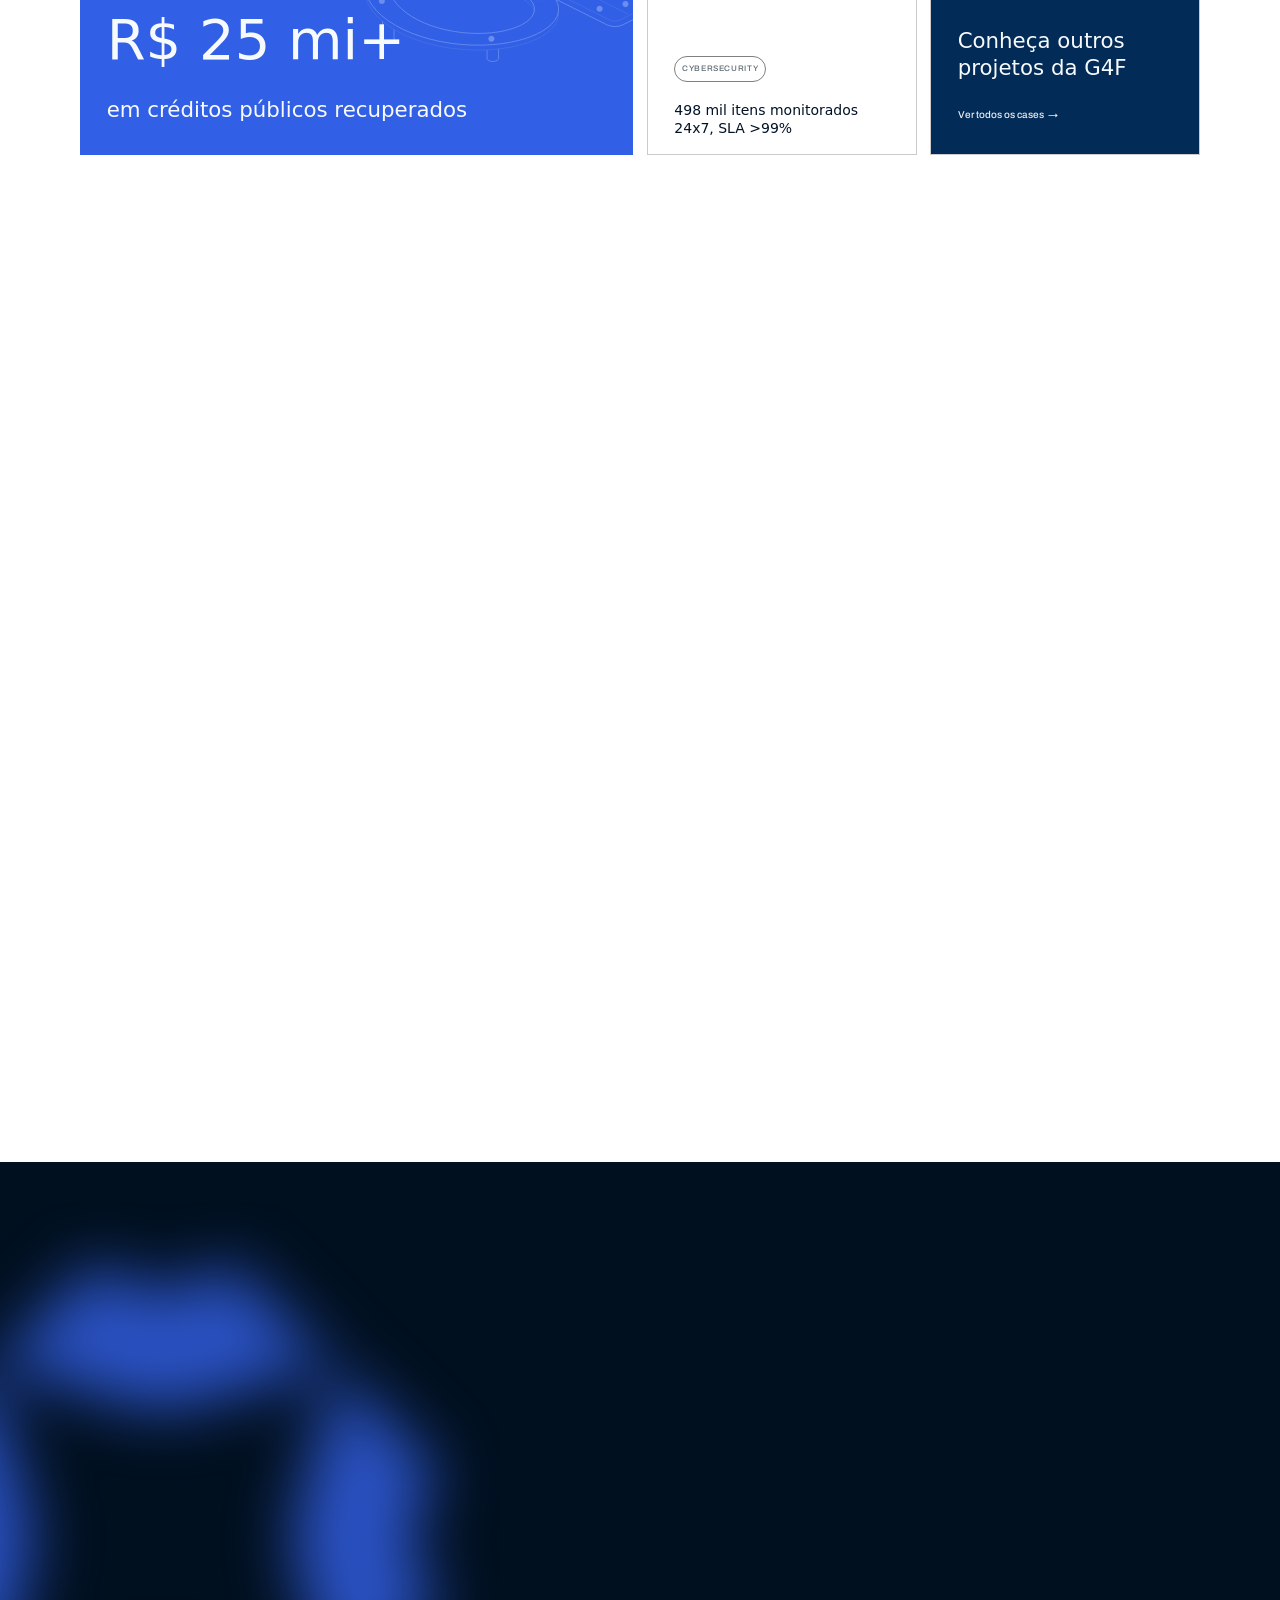
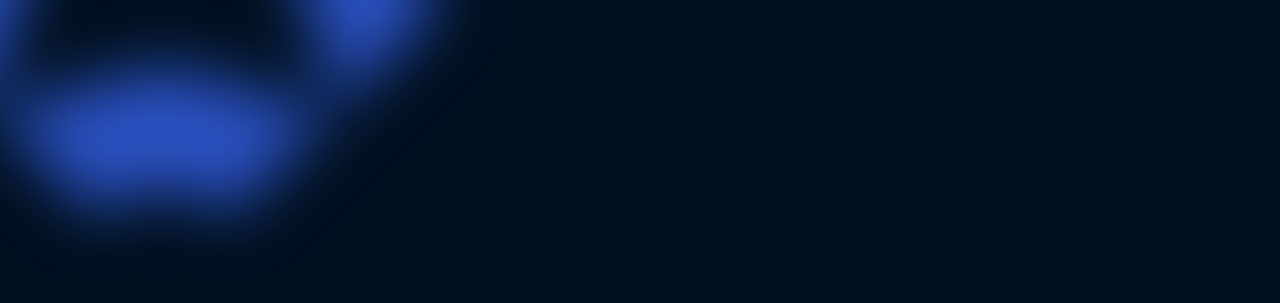
==== commit 6d67e48b: "Concept A: card 174 sobe e fica na tela junto com os outros big numbers (espaço até o +98 pela metad" ====
--- a/concept-a/index.html
+++ b/concept-a/index.html
@@ -72,7 +72,7 @@
       <img class="stat__spark" src="assets/spark.svg" width="25" height="26" alt="">
       <div class="stat__text"><p class="stat__num t">+98%</p><p class="stat__label t">de renovação contratual</p></div>
     </div>
-    <div class="stat stat--brand" style="left:1072px; top:1671px">
+    <div class="stat stat--brand" style="left:1072px; top:1559px">
       <img class="stat__spark" src="assets/spark.svg" width="25" height="26" alt="">
       <div class="stat__text stat__text--alt"><p class="stat__num t">174</p><p class="stat__label t">certificações em cibersegurança</p></div>
     </div>
--- a/concept-a/style.css
+++ b/concept-a/style.css
@@ -103,7 +103,7 @@
 .h2 { font-family: var(--font-title); font-weight: 400; font-size: 48px; line-height: 1.25; }
 
 /* ---------- Hero ---------- */
-.hero { position: relative; height: 2167px; }
+.hero { position: relative; height: 2055px; } /* 2167 no Figma, menos os 112px que o card 174 subiu */
 /* palco fixo do hero: fica preso sob a navbar enquanto os cards passam por cima */
 /* altura = tela menos a navbar (--reveal-h é a altura da janela em px do artboard, map-reveal.js), para a frase ficar no meio do que se vê */
 .hero__stage { position: sticky; top: 80px; height: calc(var(--reveal-h, 1080px) - 80px); z-index: 0; }
@@ -186,7 +186,7 @@
 .cases__grid { display: flex; gap: 20px; }
 .case-hero {
   position: relative; width: 830px; height: 660px; flex-shrink: 0; overflow: hidden;
-  background: var(--tone-800); color: var(--text-inverse);
+  background: var(--bg-brand); color: var(--text-inverse); /* destaque no azul mais claro; o CTA ao lado fica no escuro */
   display: flex; flex-direction: column; justify-content: space-between;
 }
 .case-hero__art { position: absolute; inset: 0; }
@@ -209,7 +209,7 @@
 .case__name { font-family: var(--font-label); font-weight: 500; font-size: 24px; line-height: 1.05; width: 276px; }
 .case__body { display: flex; flex-direction: column; align-items: flex-start; gap: 30px; padding: 48px 40px; }
 .case__text { font-family: var(--font-title); font-size: 21px; line-height: 1.25; }
-.case--brand { background: var(--bg-brand); padding: 48px 40px; justify-content: space-between; align-items: flex-start; transition: filter .2s; }
+.case--brand { background: var(--tone-800); padding: 48px 40px; justify-content: space-between; align-items: flex-start; transition: filter .2s; }
 .case--brand:hover { filter: brightness(1.08); }
 .case--brand__copy { display: flex; flex-direction: column; gap: 40px; width: 100%; }
 .case--brand__title { font-family: var(--font-title); font-size: 32px; line-height: 1.25; color: var(--text-inverse); }
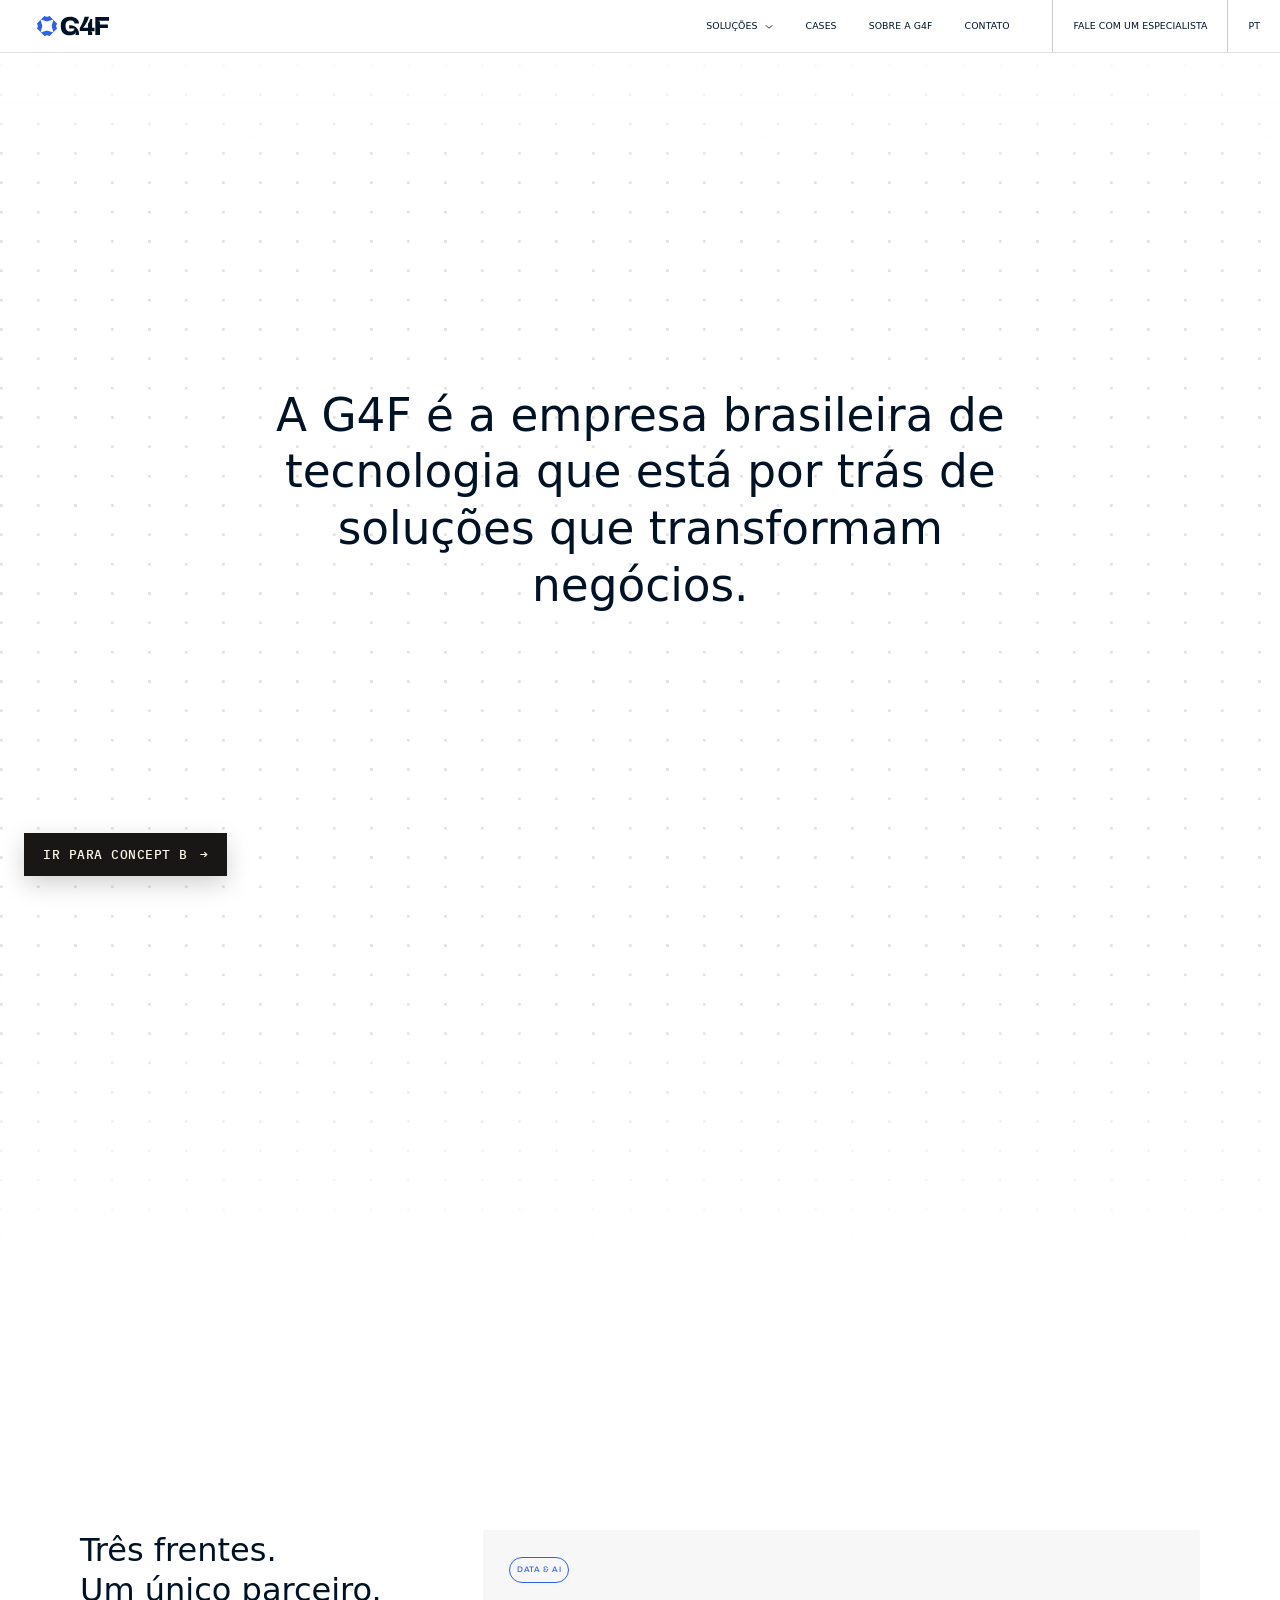
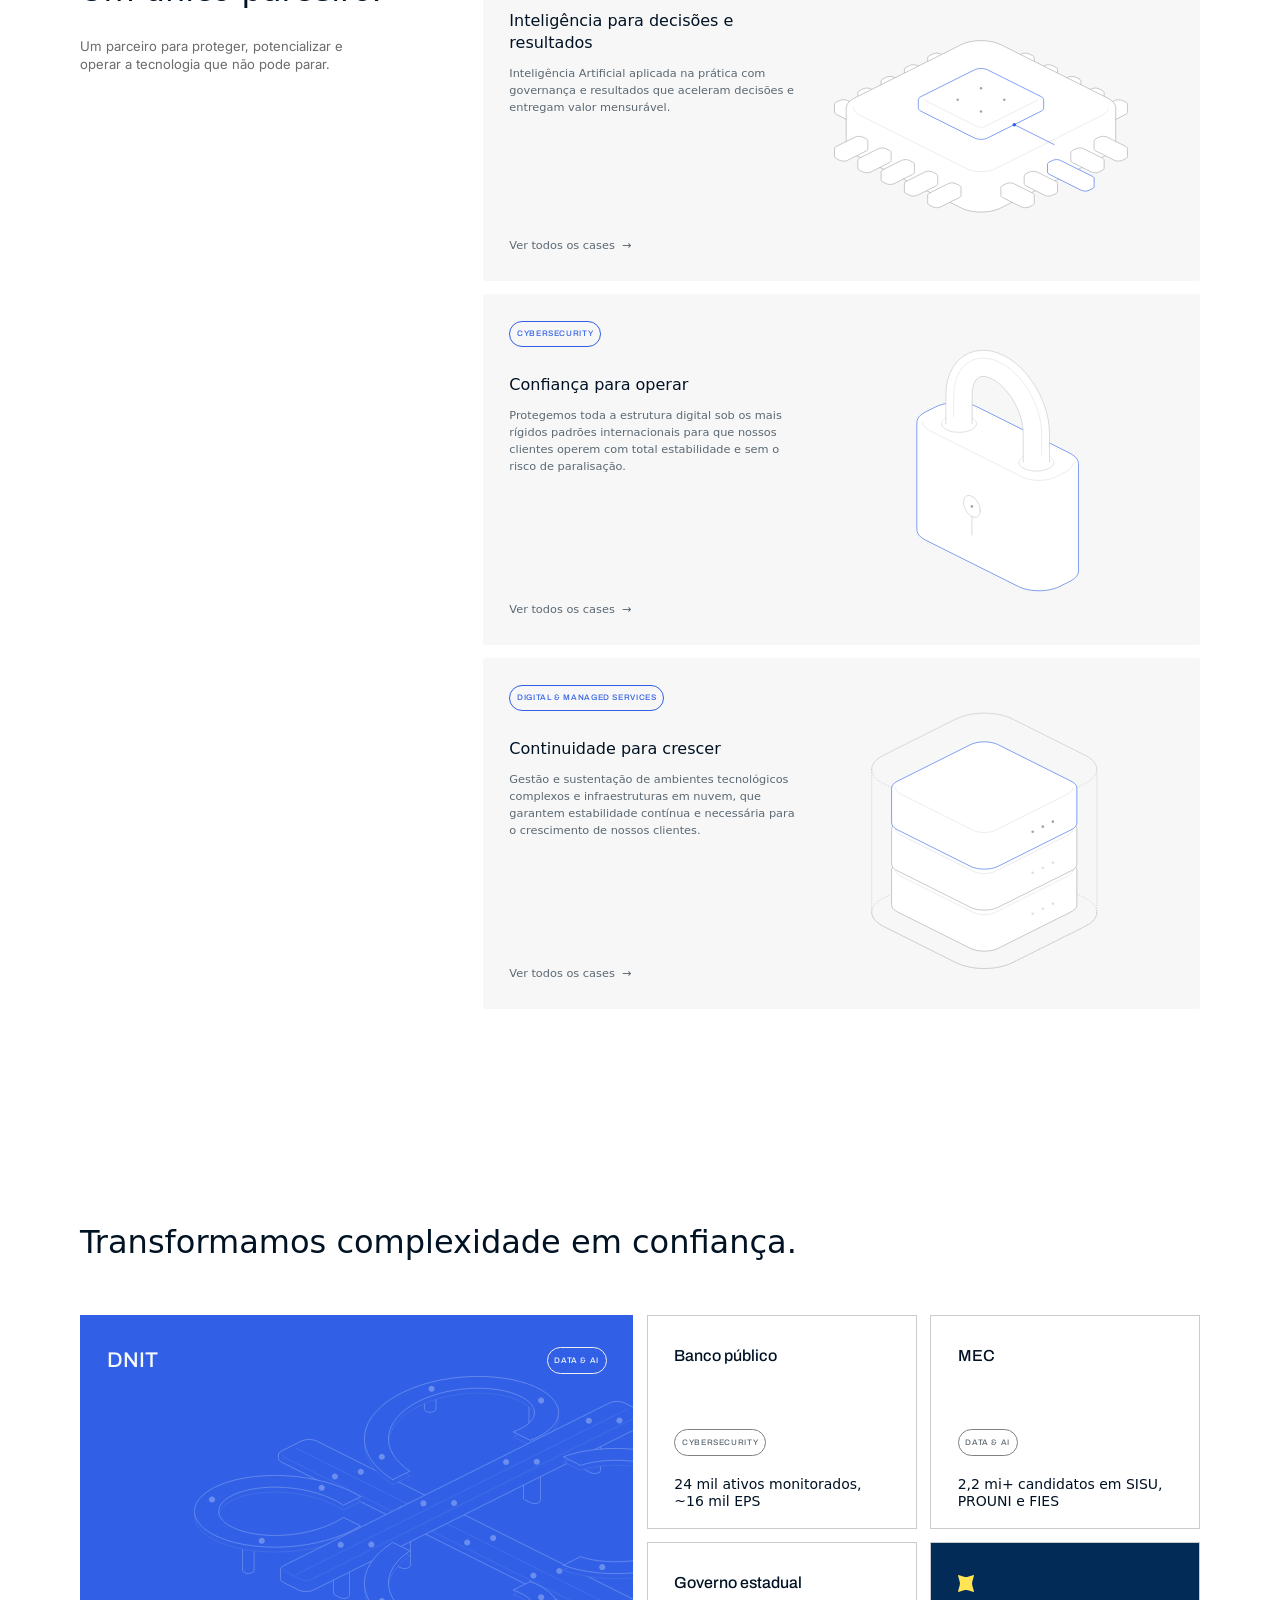
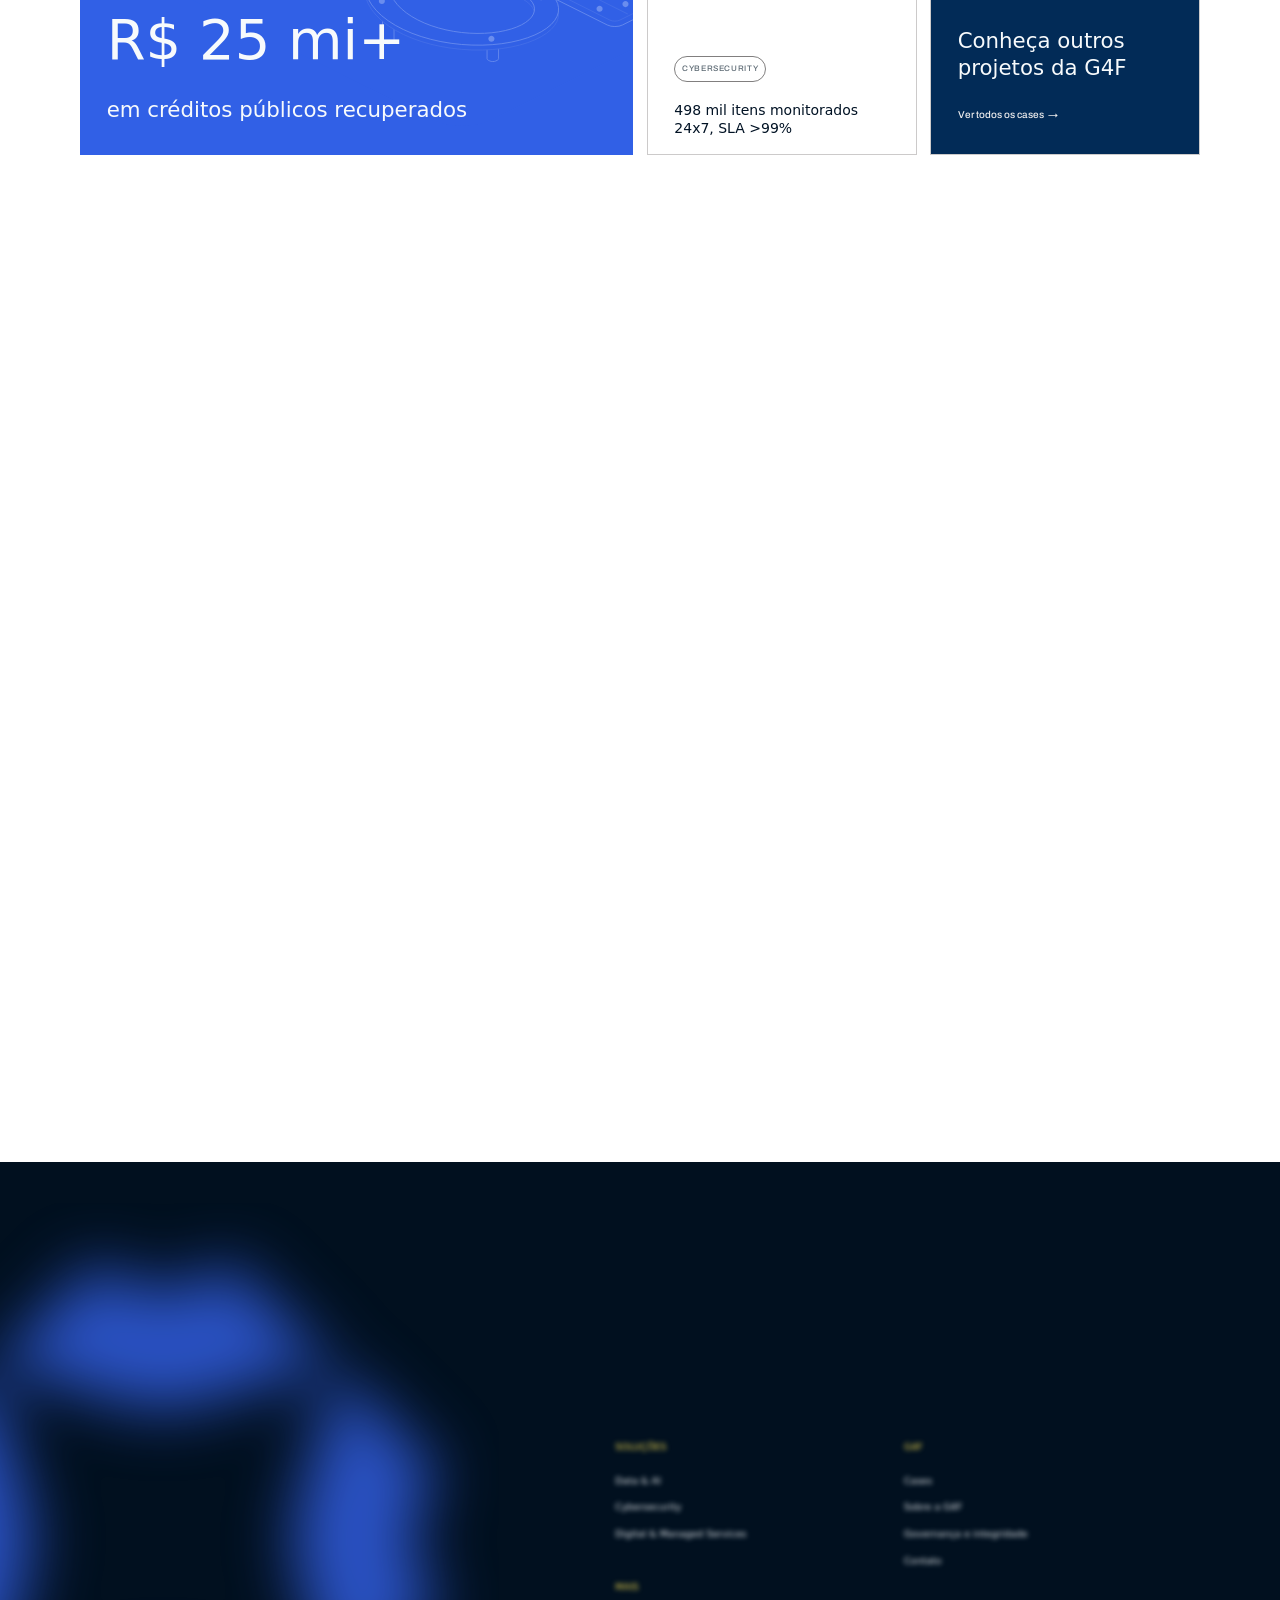
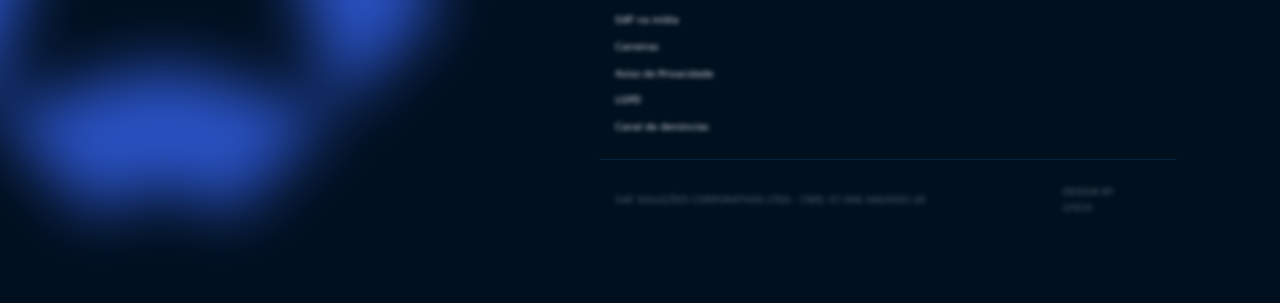
==== commit 487a2027: "Concept A: retira o link ao lado da tag nos cards fechados de Soluções Desfaz cadfcd0.  Co-Authored-" ====
(no text change in the page or its own stylesheets)
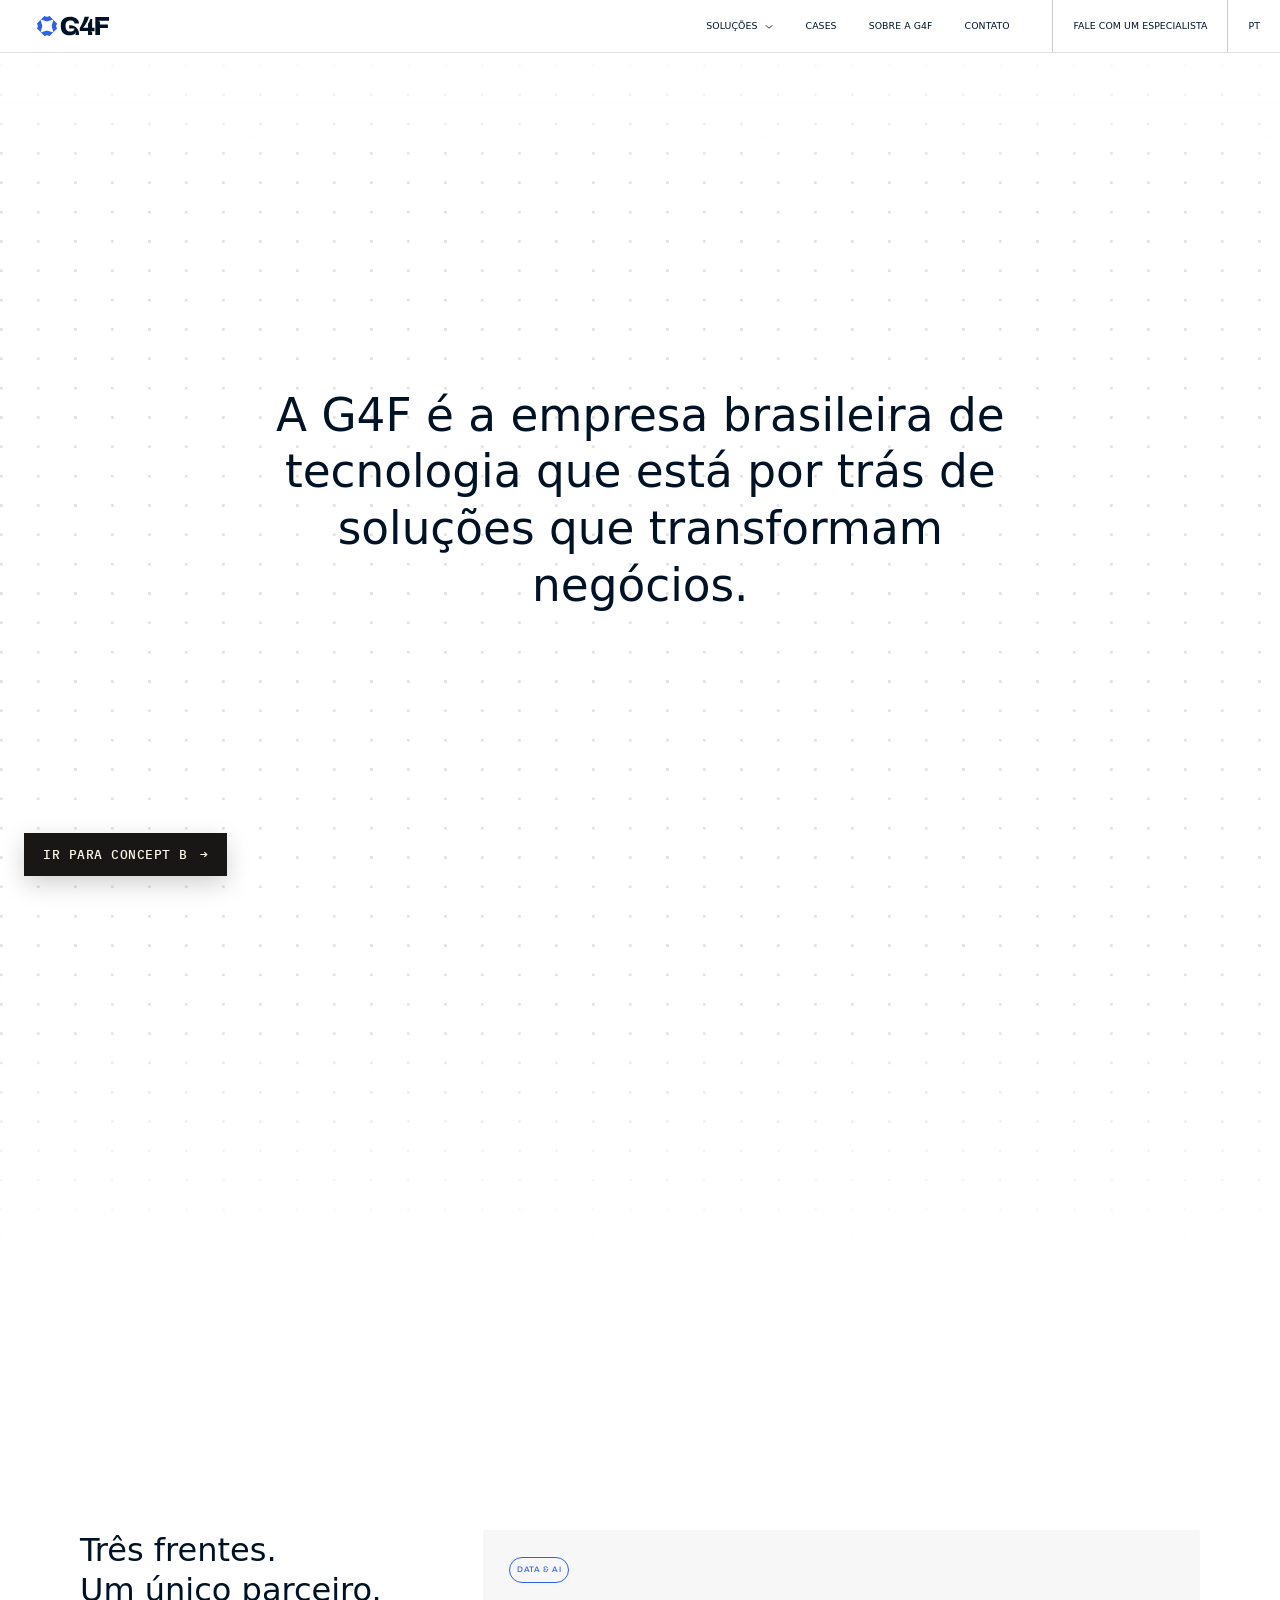
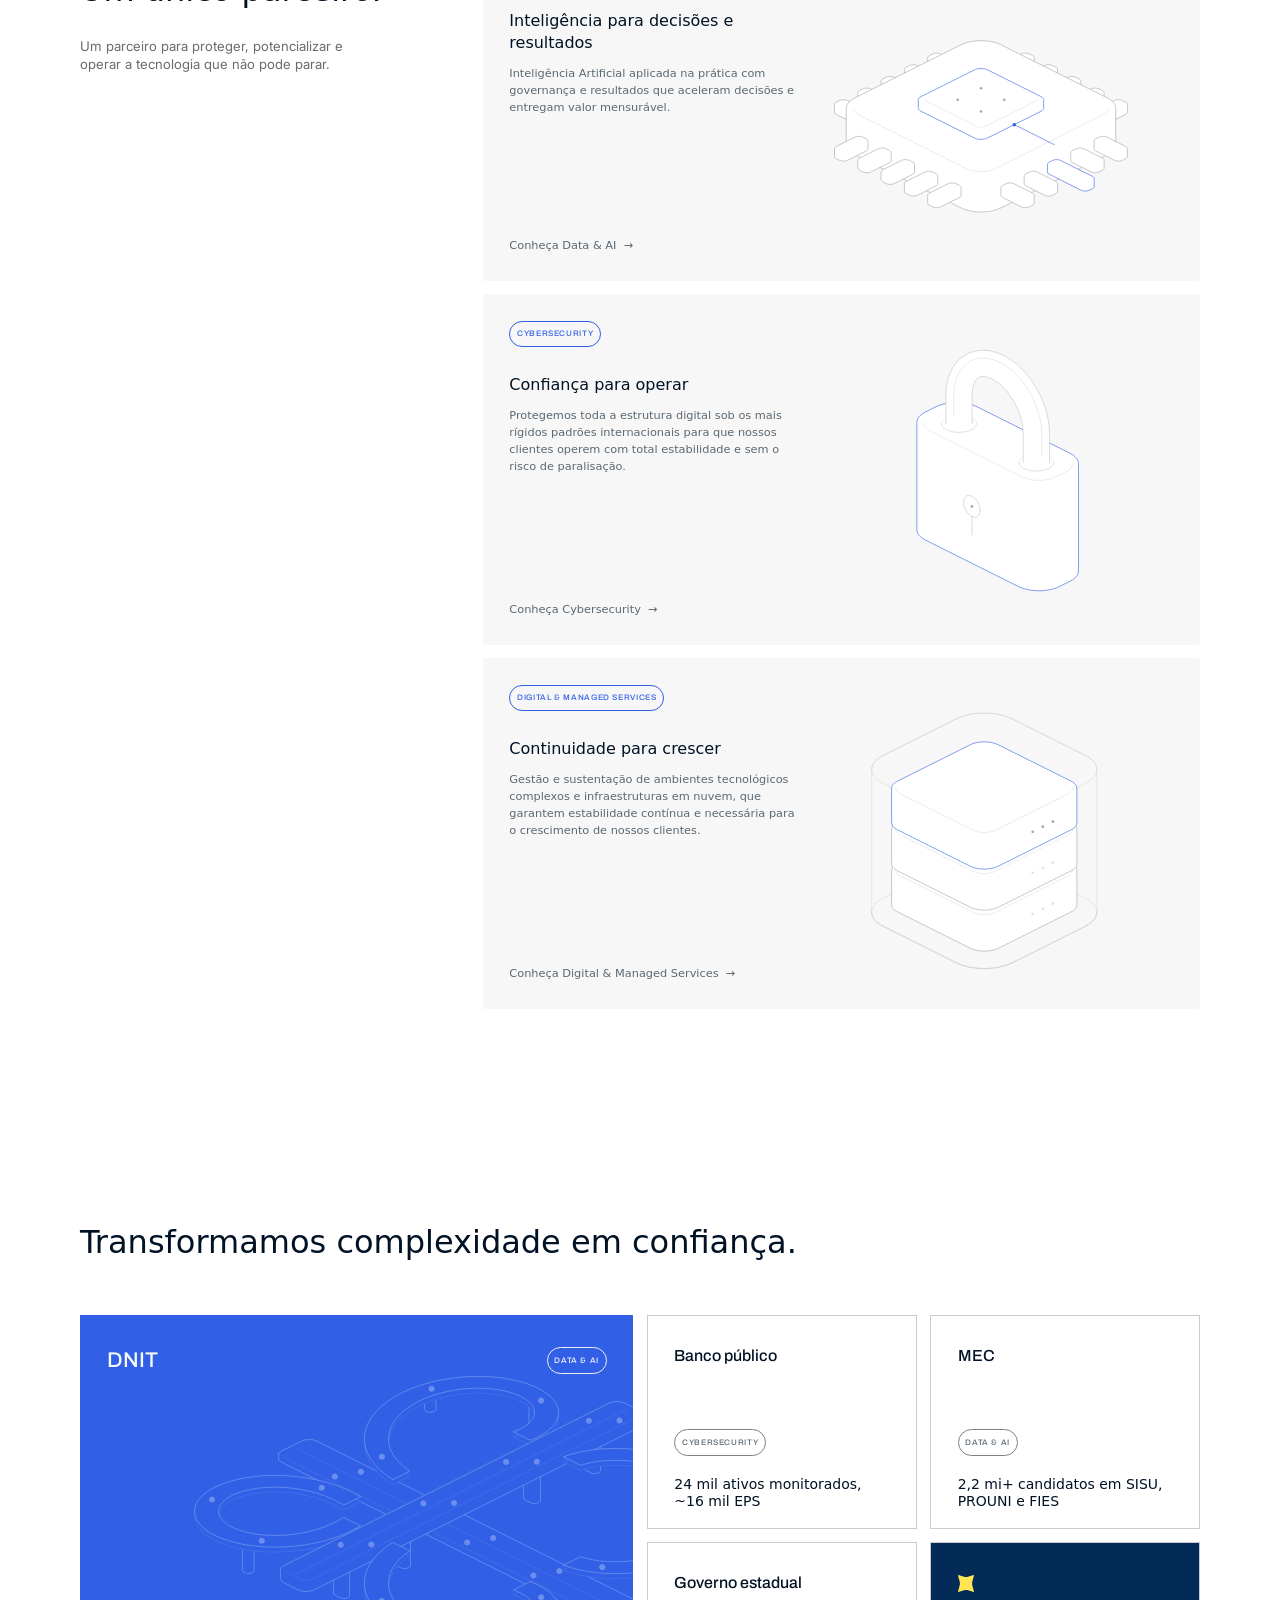
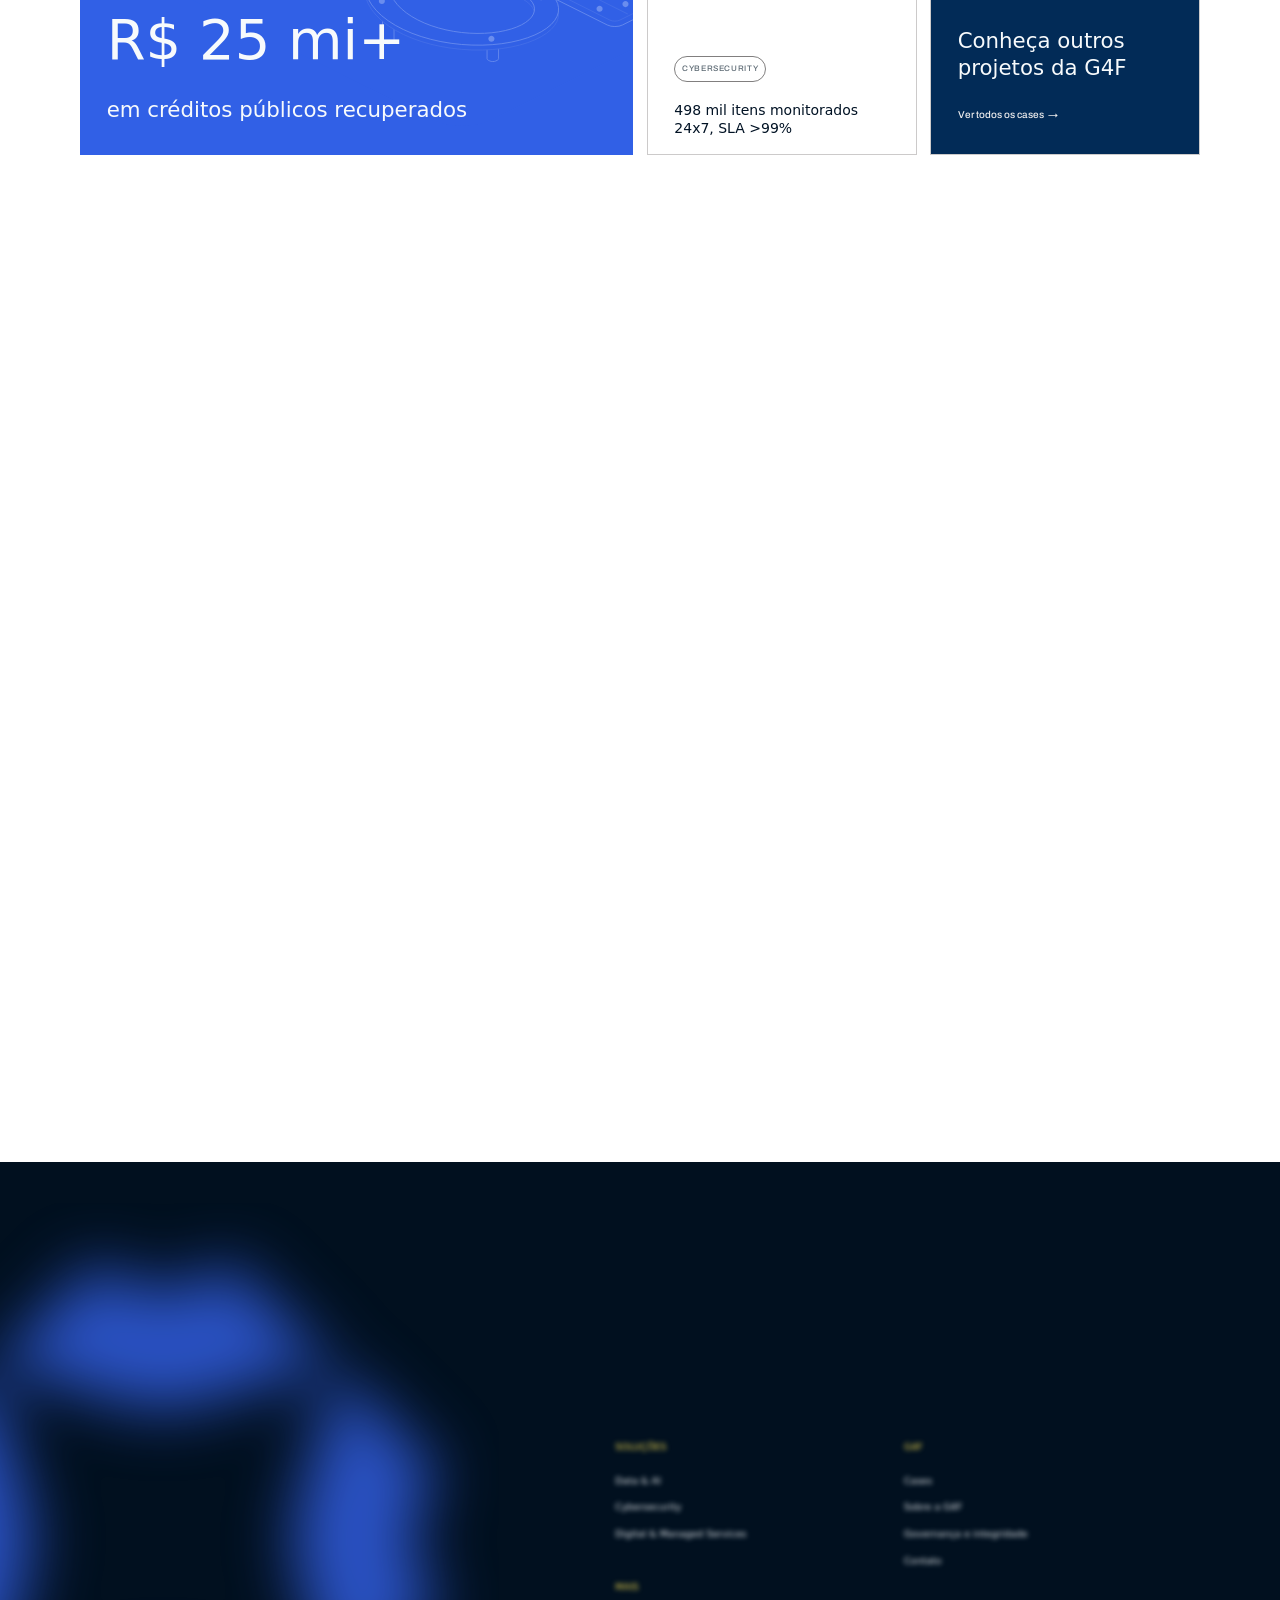
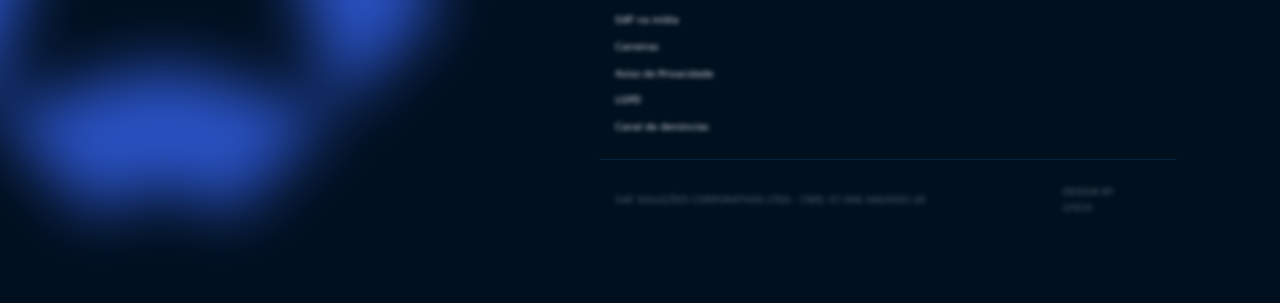
==== commit d94d6742: "Concept A: links de Soluções passam a "Conheça Data & AI / Cybersecurity / Digital & Managed Service" ====
--- a/concept-a/index.html
+++ b/concept-a/index.html
@@ -94,7 +94,7 @@
           </div>
         </div>
         <div class="front__ill front__ill--1"><div class="front__fig" data-fig="chip" role="img" aria-label="Chip: o sinal corre até o núcleo e a inferência acende"></div></div>
-        <a class="front__link" href="#cases">Ver todos os cases &nbsp;→</a>
+        <a class="front__link" href="#cases">Conheça Data &amp; AI &nbsp;→</a>
       </article>
       <article class="front">
         <div class="front__content">
@@ -105,7 +105,7 @@
           </div>
         </div>
         <div class="front__ill front__ill--2"><div class="front__fig" data-fig="cadeado" role="img" aria-label="Cadeado que abre e fecha"></div></div>
-        <a class="front__link" href="#cases">Ver todos os cases &nbsp;→</a>
+        <a class="front__link" href="#cases">Conheça Cybersecurity &nbsp;→</a>
       </article>
       <article class="front">
         <div class="front__content">
@@ -116,7 +116,7 @@
           </div>
         </div>
         <div class="front__ill front__ill--3"><div class="front__fig" data-fig="torre" role="img" aria-label="Módulos de nuvem empilhados dentro do ambiente gerenciado"></div></div>
-        <a class="front__link" href="#cases">Ver todos os cases &nbsp;→</a>
+        <a class="front__link" href="#cases">Conheça Digital &amp; Managed Services &nbsp;→</a>
       </article>
     </div>
   </section>
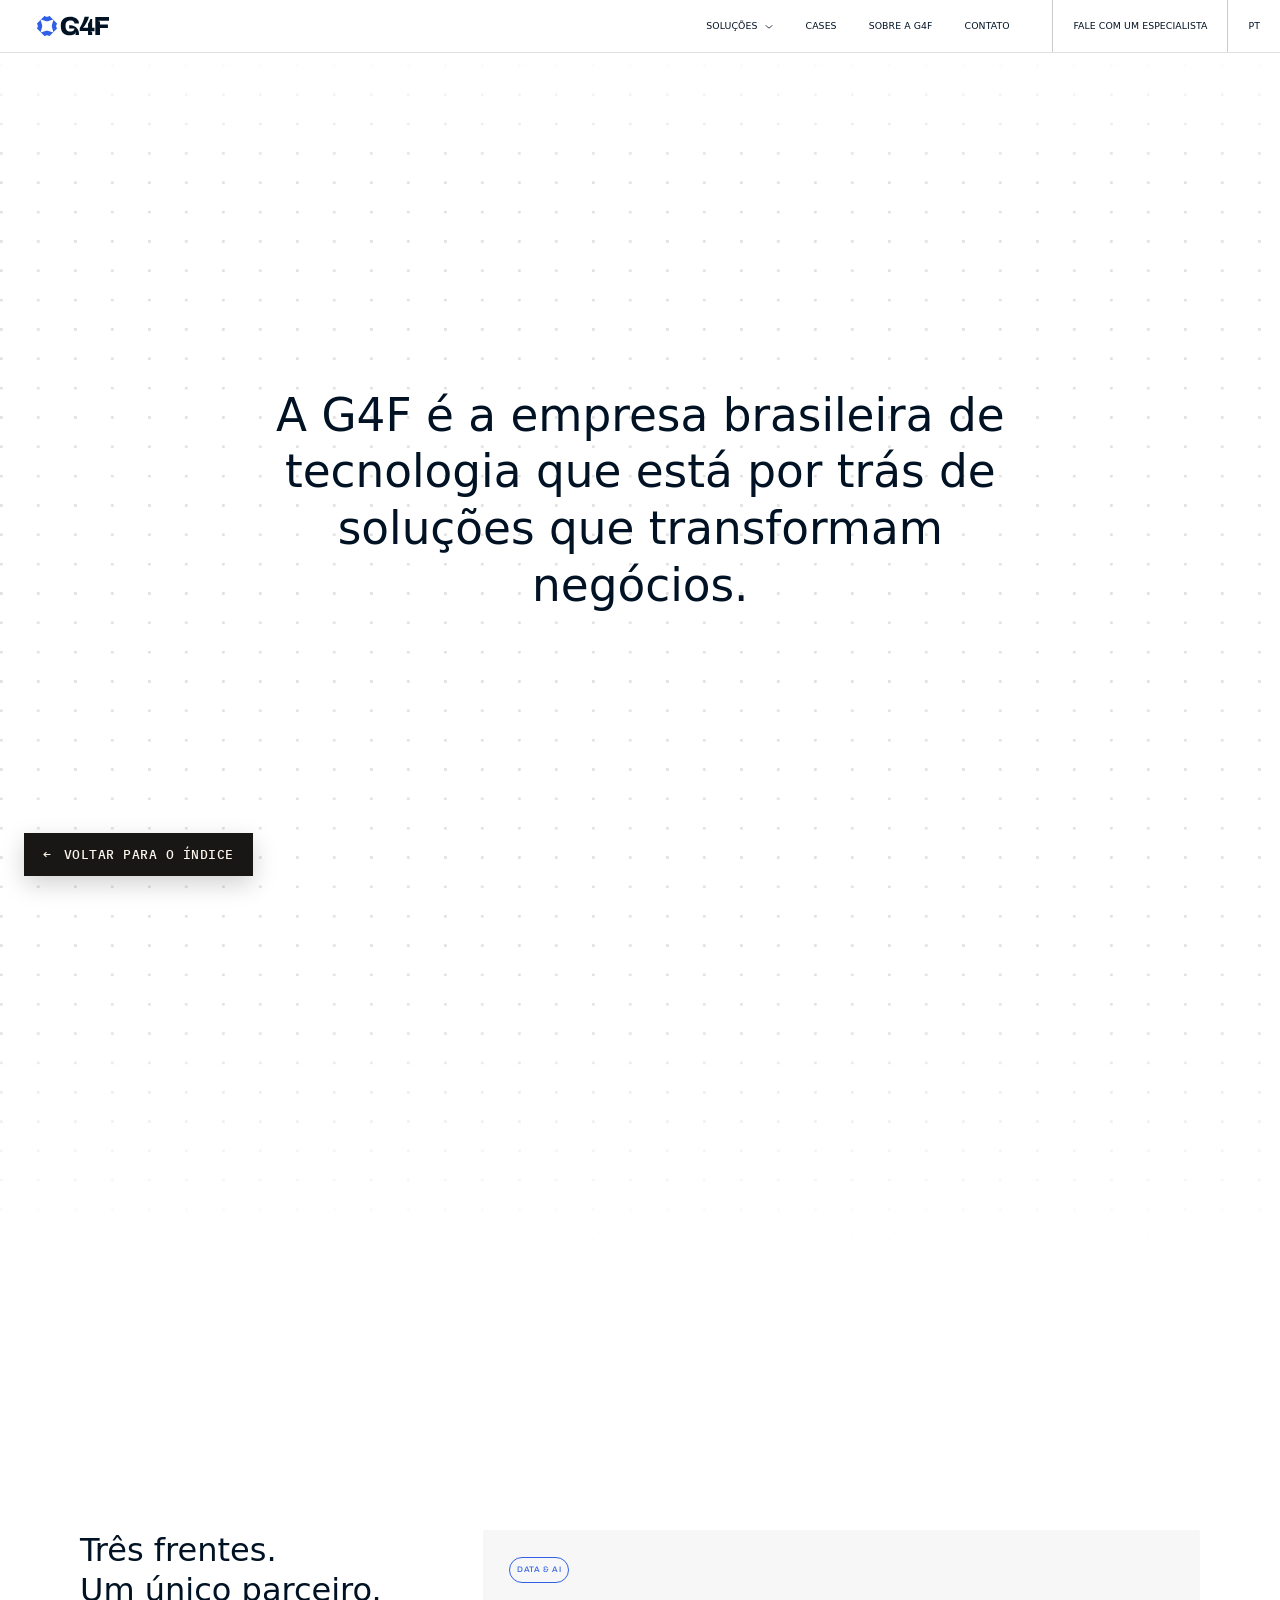
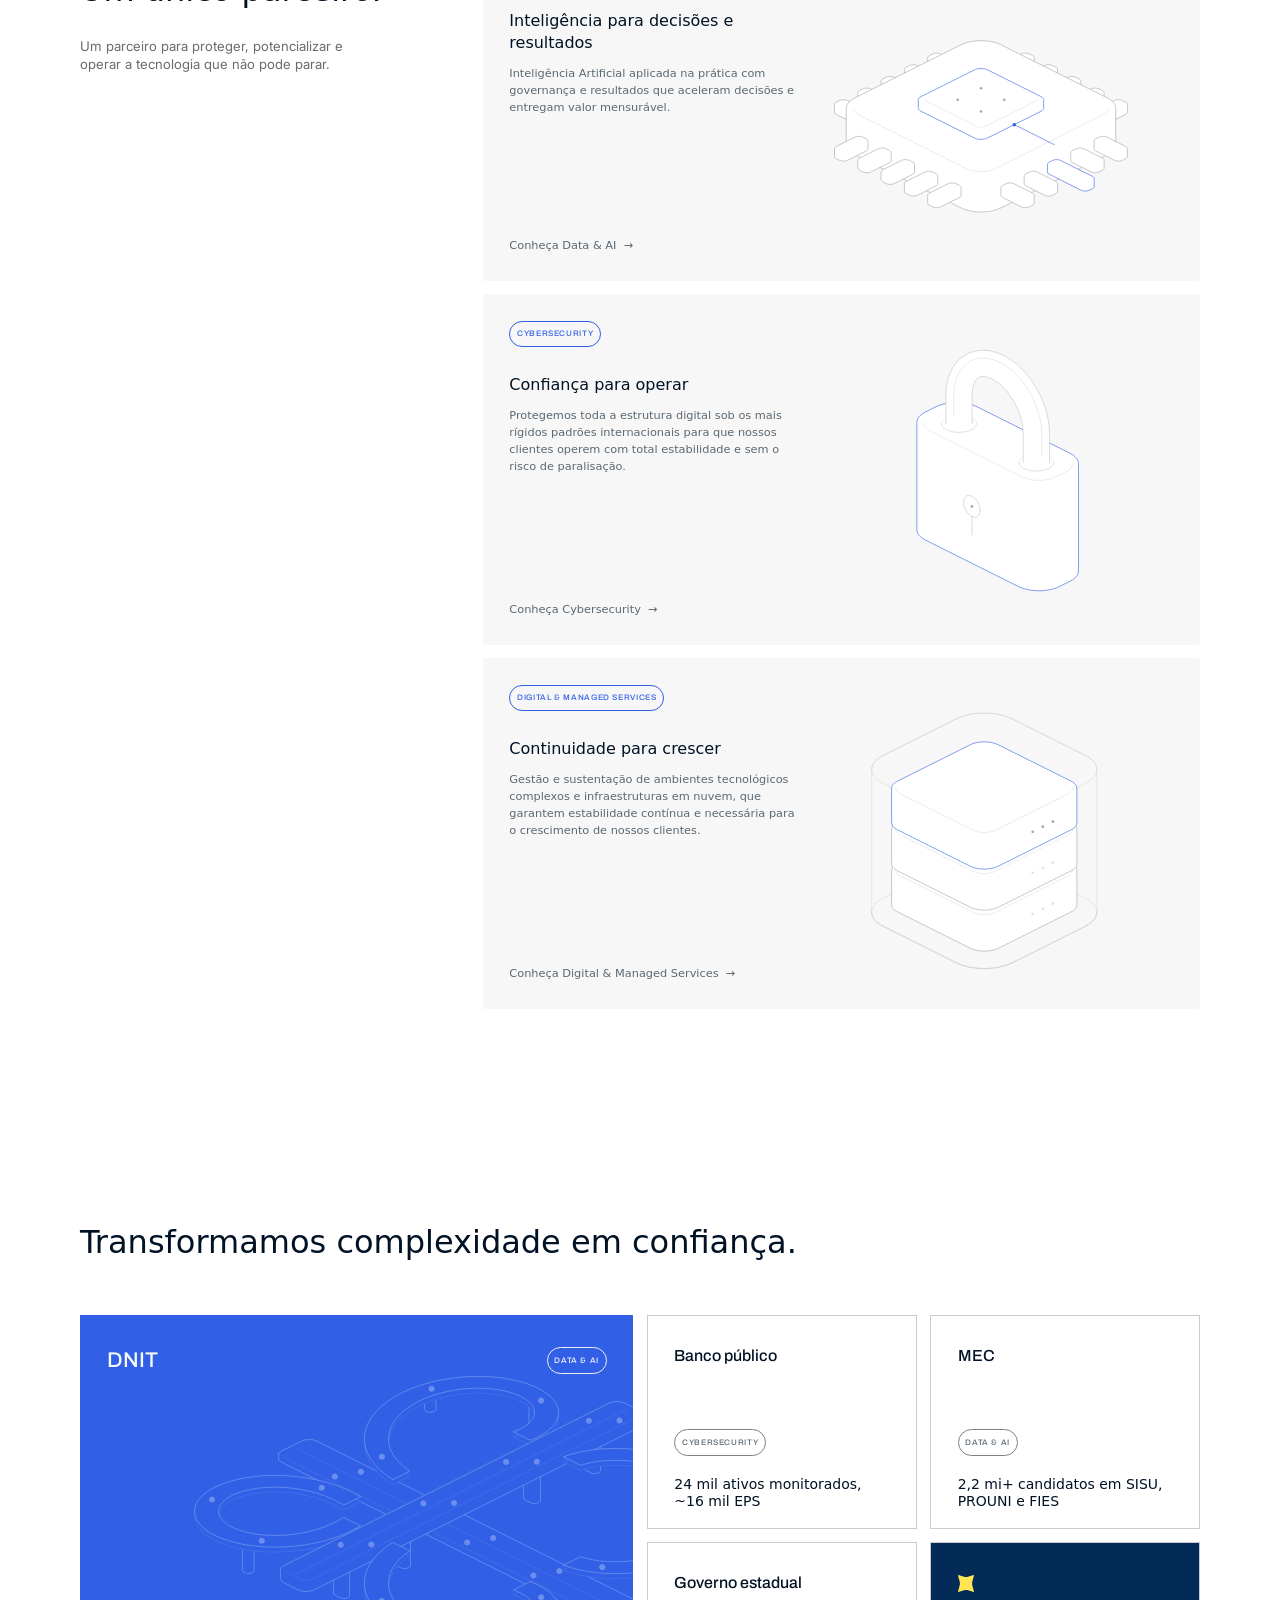
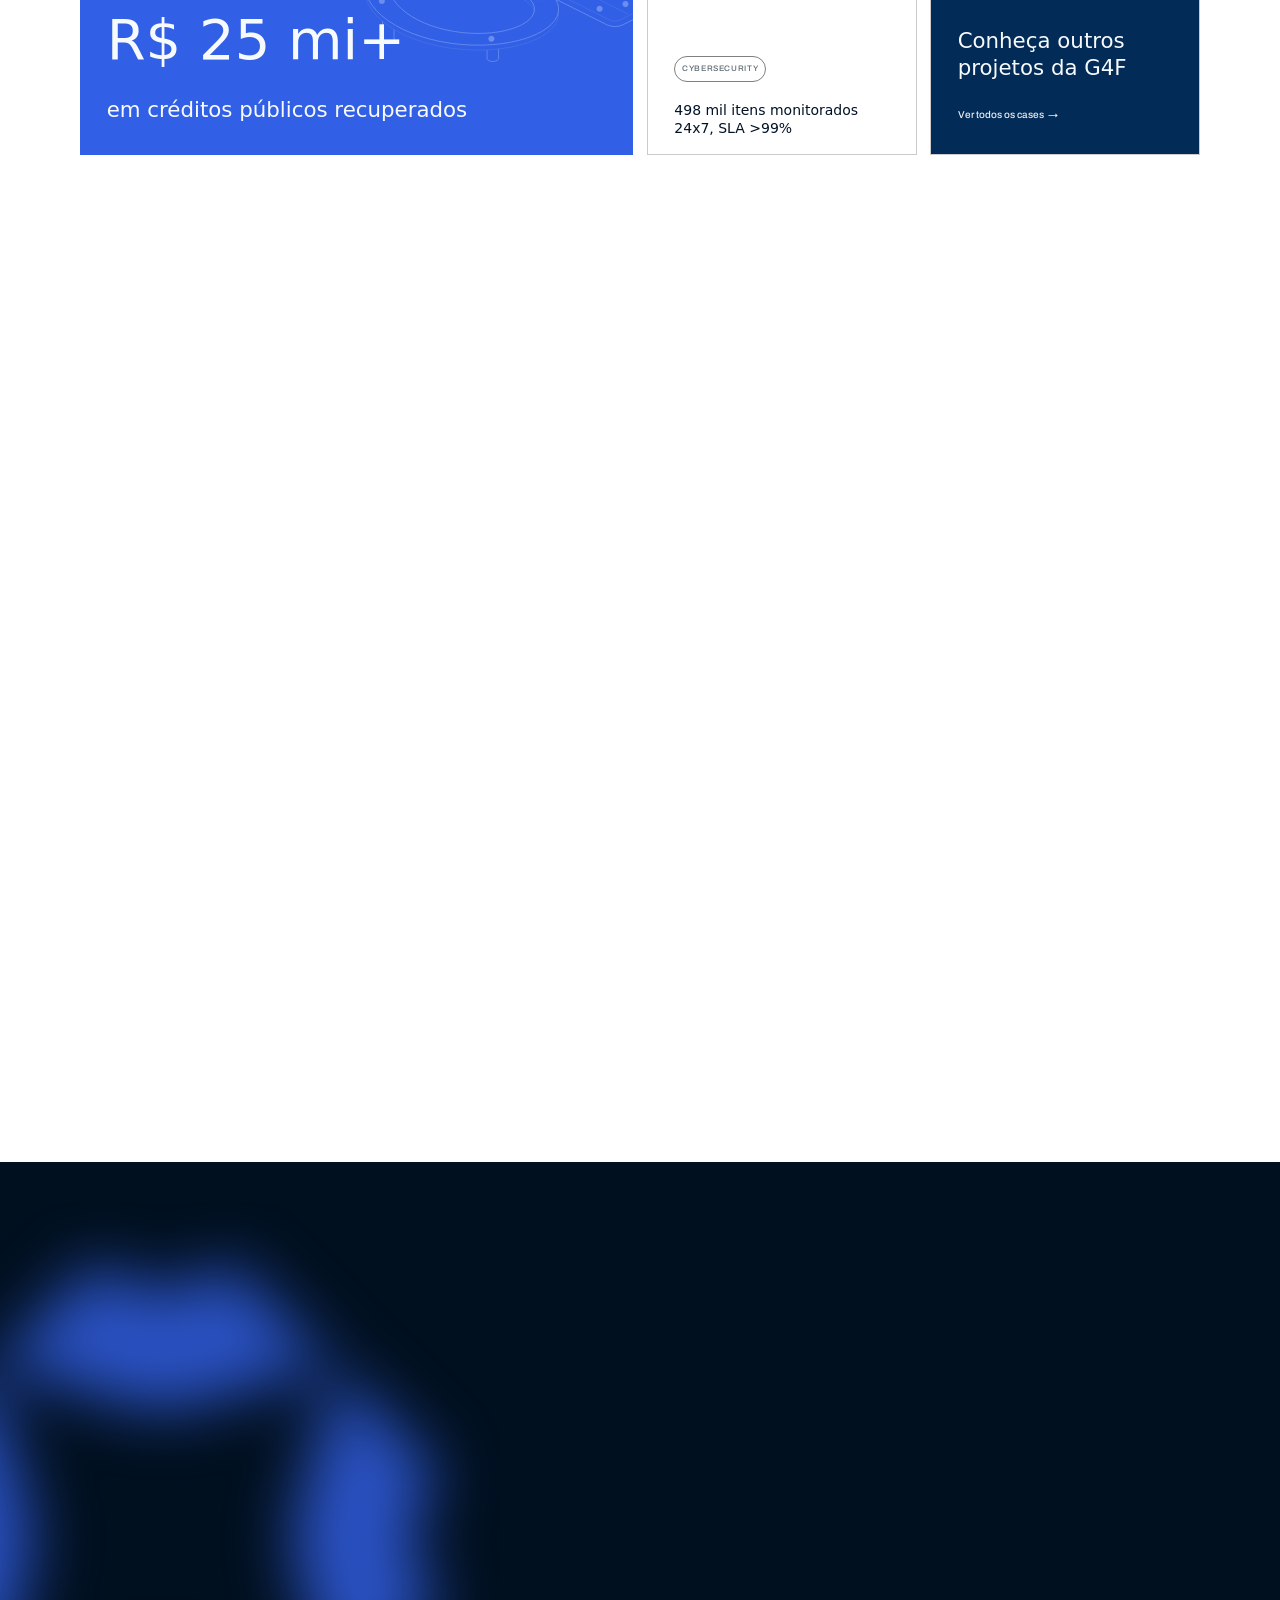
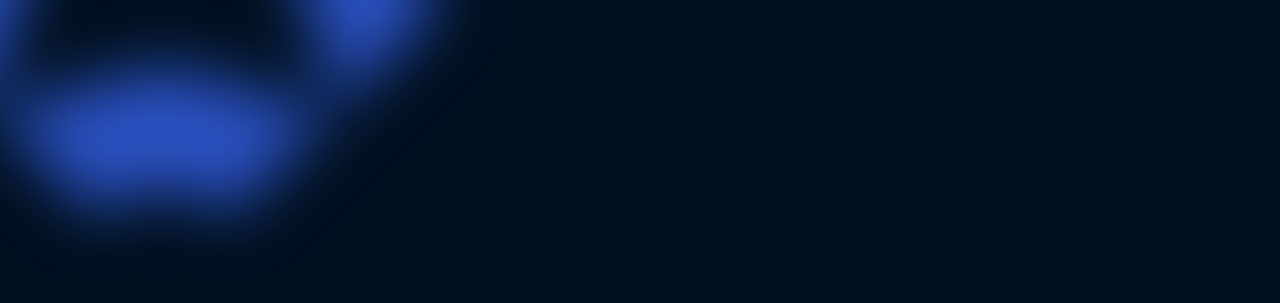
==== commit 5335b2ca: "Concepts: tira a ferramenta de feedback das páginas e o botão flutuante volta para o índice Co-Autho" ====
--- a/concept-a/index.html
+++ b/concept-a/index.html
@@ -243,7 +243,7 @@
   </section>
   </div>
 
-  <!-- Footer · 4532:211329 -->
+  <!-- Footer · 4532:211329 (redes: 4576:77695) -->
   <footer class="footer" id="contato">
     <img class="footer__blob" src="assets/footer-blob.svg" width="1008" height="1008" alt="">
     <div class="footer__grain"></div>
@@ -279,6 +279,7 @@
         <div class="footer__social">
           <a href="#" aria-label="LinkedIn"><img src="assets/social-0.svg" width="16" height="16" alt=""></a>
           <a href="#" aria-label="Instagram"><img src="assets/social-1.svg" width="16" height="16" alt=""></a>
+          <a href="#" aria-label="YouTube"><img src="assets/social-youtube.svg" width="16" height="16" alt=""></a>
         </div>
       </div>
       <div class="footer__bottom">
@@ -311,7 +312,6 @@
 <script src="globe.js"></script>
 <script src="pins.js"></script>
 <script src="footer.js"></script>
-<script src="/switch.js"></script>
-<script src="https://lysch-feedback.vercel.app/loader.js" data-studio="lysch" defer></script>
+<script src="/switch.js?v=2"></script>
 </body>
 </html>
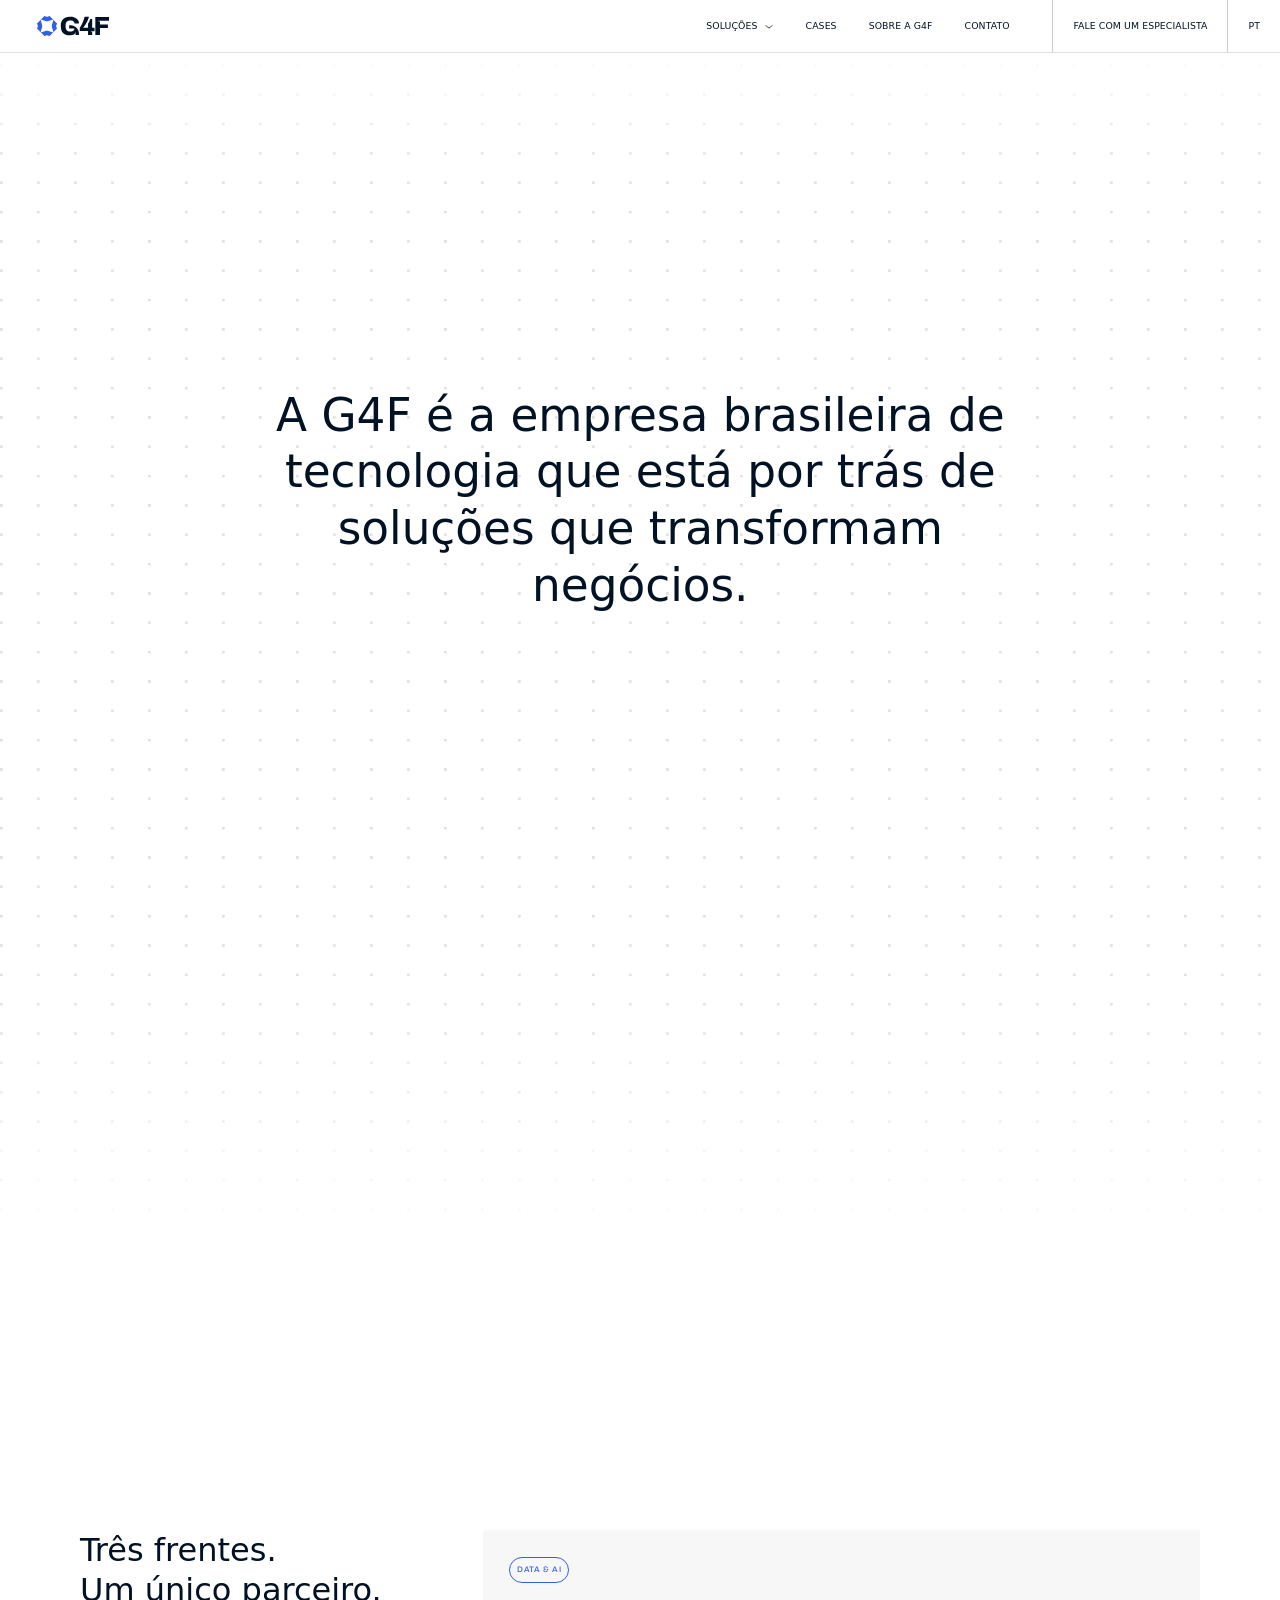
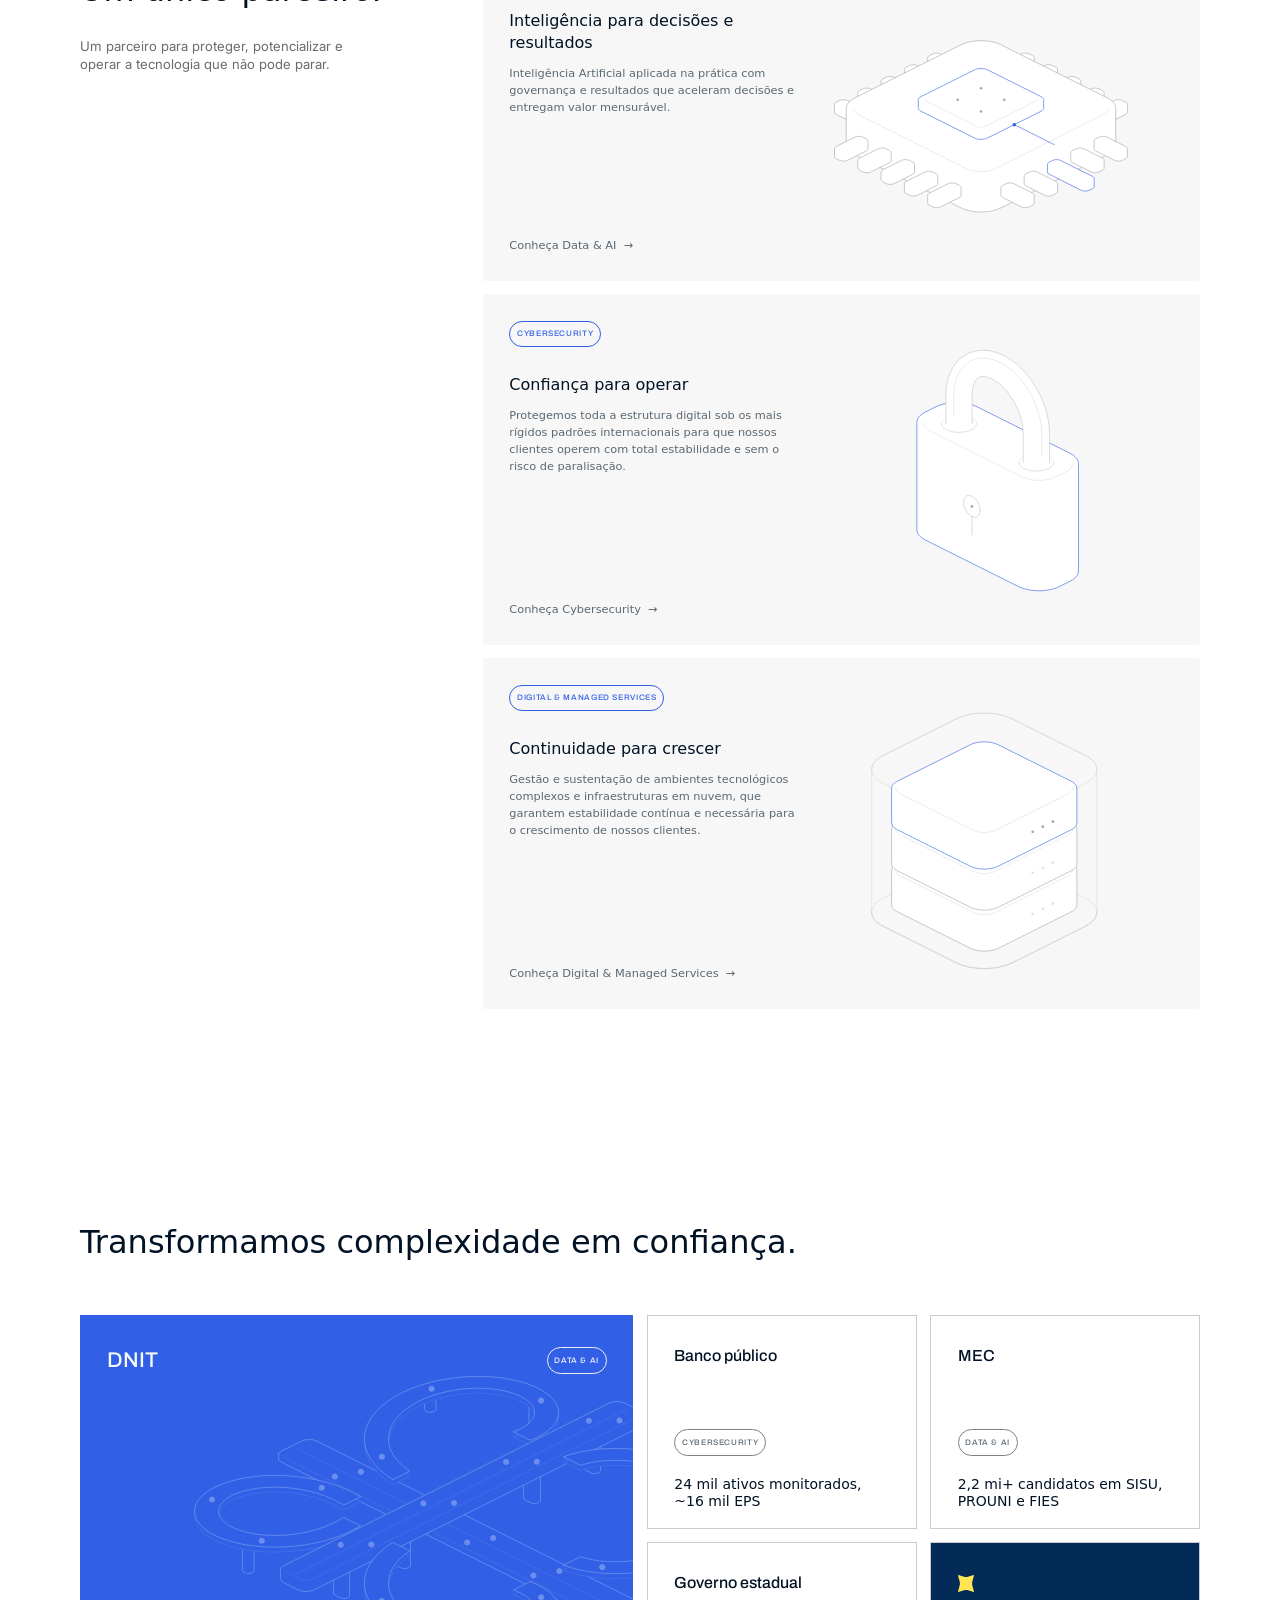
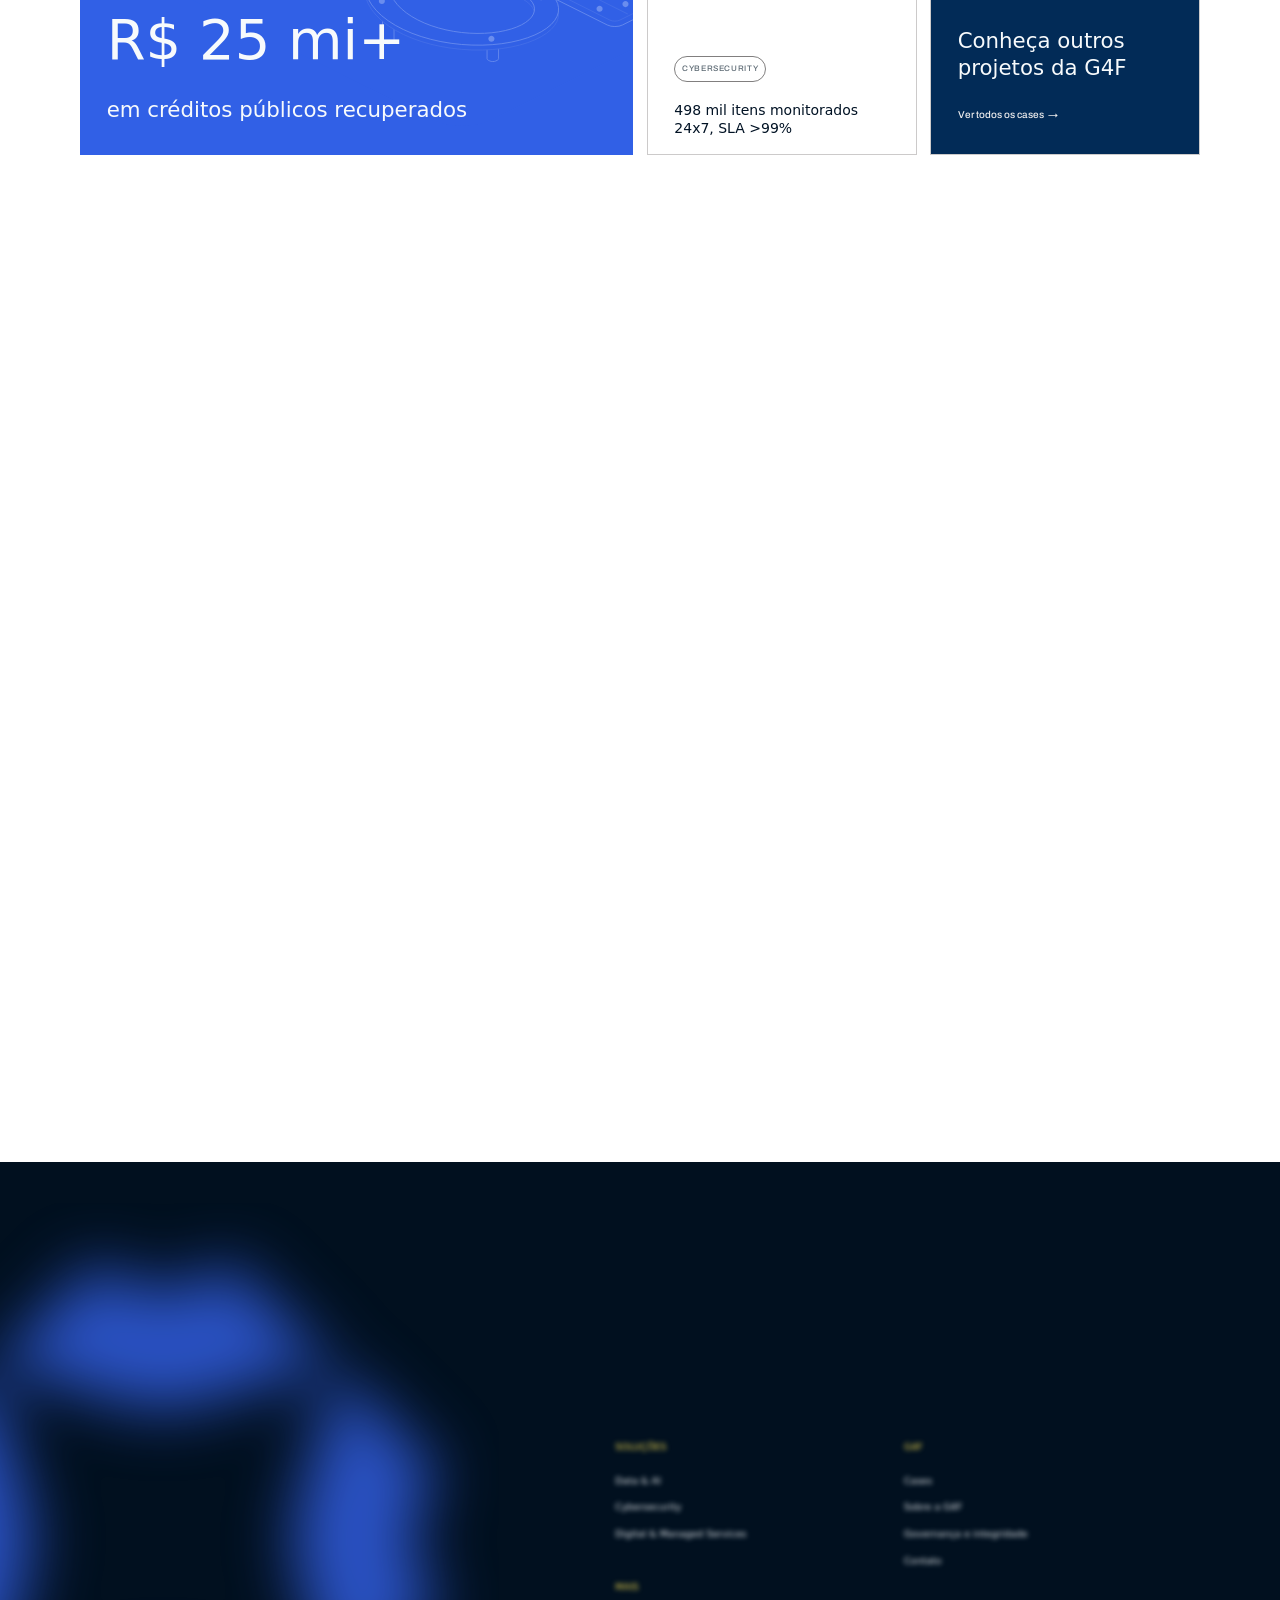
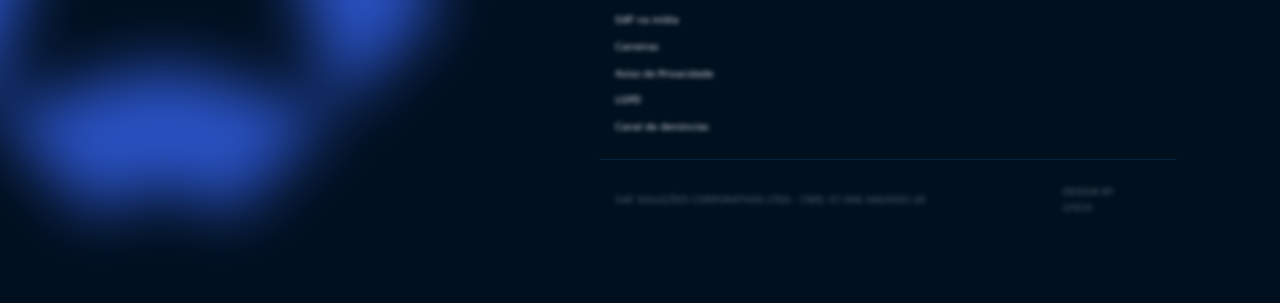
==== commit 8ffe566b: "Remove o botão "Voltar para o índice" de todos os concepts Co-Authored-By: Claude Opus 5.5 <noreply@" ====
--- a/concept-a/index.html
+++ b/concept-a/index.html
@@ -312,6 +312,5 @@
 <script src="globe.js"></script>
 <script src="pins.js"></script>
 <script src="footer.js"></script>
-<script src="/switch.js?v=2"></script>
 </body>
 </html>
